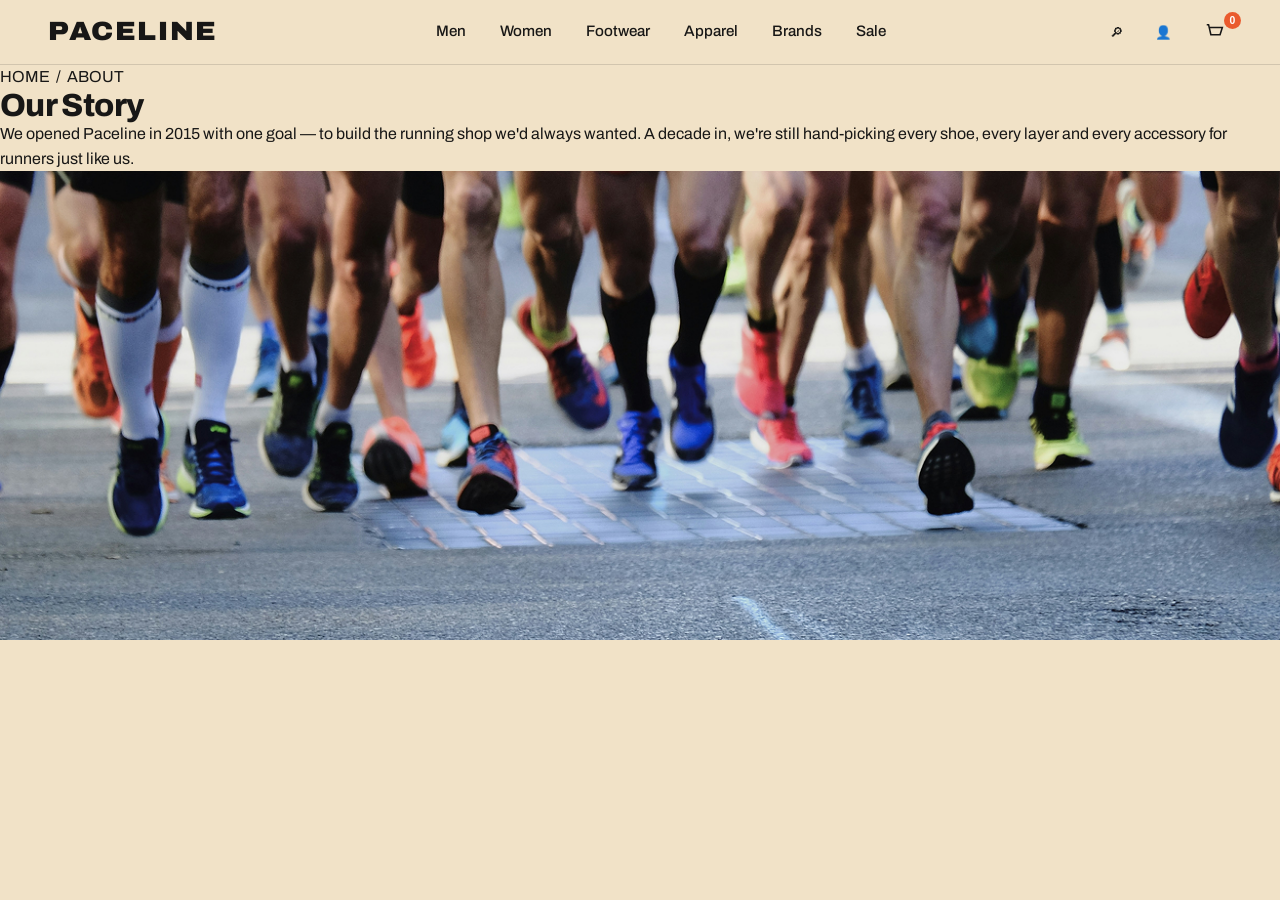
==== about.html @ 686b20cc "feat: implement arrival filtering and enhance product display; add about page for brand storytelling" ====
<!DOCTYPE html>
<html lang="en">
<head>
    <meta charset="UTF-8">
    <meta name="viewport" content="width=device-width, initial-scale=1.0">
    <title>Our Story — Paceline</title>
    <link rel="preconnect" href="https://fonts.googleapis.com" />
    <link rel="preconnect" href="https://fonts.gstatic.com" crossorigin />
    <link href="https://fonts.googleapis.com/css2?family=Archivo:ital,wdth,wght@0,62..125,100..900;1,62..125,100..900&display=swap" rel="stylesheet"/>
    <link rel="stylesheet" href="style.css">
</head>
<body>
    <header id = "hdr">
    <nav class="main">
     <div class="navbar">
      <a href="about.html" class="logo">PACELINE</a>
      <div class="links" id="links">
          <a href="#">Men</a>
          <a href="#">Women</a>
          <a href="#">Footwear</a>
          <a href="#">Apparel</a>
          <a href="#">Brands</a>
          <a href="#">Sale</a>
        </div>
        <div class="icon">
          <button type="button">🔎︎</button>
          <button type="button">👤</button>
          <button type="button" id="cart-button" aria-label="Open cart">
              <svg viewBox="0 0 24 24" aria-hidden="true">
                <path d="M3 4h2l2.5 11h10L20 7H6.5M9 20h.01M17 20h.01" /></svg><span id="cart-count">0</span>
          </button>        
        </div>
     </div>
    </nav>
   </header>
   <main>
    <div class="about-intro">
        <p class="breadcrumb">
          <a href="index.html">HOME</a> &nbsp;/&nbsp; ABOUT
        </p>
        <h1 class="page-title" data-t="Our Story">Our Story</h1>
        <p class="intro-text">
          We opened Paceline in 2015 with one goal — to build the running shop
          we'd always wanted. A decade in, we're still hand-picking every shoe,
          every layer and every accessory for runners just like us.
        </p>
      </div>
      <div class="story-image-container">
        <div class="story-image" id="story-image">
          <img
            src="src/About/main_story_section/image_joggers.png"
            alt="A pack of runners' legs mid-stride in a city race"/>
        </div>
      </div>
   </main>
</body>
</html>
---- style.css ----
:root {
  --cream: #f1e2c7;
  --white: #f6f1e8;
  --black: #181716;
  --lime: #ccf04d;
  --orange: #ea5b2e;
  --lightorange: #d98a45;
  --grey: #6b665e;
  --word: 1312px;
  --page-gutter: clamp(20px, 5vw, 72px);
  --section-space: clamp(56px, 7vw, 96px);
  --fonts: "Archivo", system-ui, -apple-system, "Segoe UI", Arial, sans-serif;
}
* {
  box-sizing: border-box;
  margin: 0;
}
html {
  scroll-behavior: smooth;
}
body {
  font-family: var(--fonts);
  background: var(--cream);
  color: var(--black);
  line-height: 1.55;
  -webkit-font-smoothing: antialiased;
}
img {
  display: block;
  max-width: 100%;
}
a {
  color: inherit;
  text-decoration: none;
}
:focus-visible {
  outline: 3px solid var(--orange);
  outline-offset: 3px;
}

h1,
h2,
h3 {
  font-weight: 800;
  line-height: 1;
  letter-spacing: -0.02em;
}
h2 {
  font-size: clamp(2rem, 4.2vw, 3.4rem);
  font-stretch: 85%;
}
.label {
  font-size: 0.8rem;
  font-weight: 700;
  letter-spacing: 0.06em;
  color: var(--orange);
  margin-bottom: 12px;
}
.btn {
  display: inline-flex;
  align-items: center;
  gap: 10px;
  padding: 17px 28px;
  font: 700 0.85rem var(--fonts);
  letter-spacing: 0.08em;
  text-transform: uppercase;
  border: 2px solid var(--black);
  background: none;
  color: var(--black);
  cursor: pointer;
  transition:
    transform 0.2s,
    background 0.2s,
    color 0.2s;
}
.btn:hover {
  transform: translateY(-3px) skewX(-6deg);
}
.btn.lime {
  background: var(--lime);
  border-color: var(--lime);
}
.btn.black {
  background: var(--black);
  color: var(--lime);
}
.btn.ghost {
  color: #fff;
  border-color: #fff;
}

.main{
  position: sticky;
  top: 0;
  z-index: 80;
  background: var(--cream);
  border-bottom: 1px solid rgba(24, 23, 22, 0.14);
}
.navbar{
  display: flex;
  align-items: center;
  justify-content: space-between;
  gap: 16px;
  height: 64px;
  padding: 0 clamp(16px, 4vw, 48px);
}
.logo{
  font-weight: 900;
  font-size: 1.65rem;
  letter-spacing: 0.06em;
  font-stretch: 110%;
  white-space: nowrap;
}
.links{
  display: flex;
  gap: 34px;
  font-size: 0.95rem;
  font-weight: 500;
}
.links {
  display: flex;
  gap: 34px;
  font-size: 0.95rem;
  font-weight: 500;
}
.links a {
  position: relative;
  padding: 4px 0;
}
.links a::after {
  content: "";
  position: absolute;
  left: 0;
  right: 100%;
  bottom: 0;
  height: 3px;
  background: var(--lime);
  transition: right 0.25s;
} 
.links a:hover::after,
.links a.on::after {
  right: 0;
}
.links a.on {
  font-weight: 800;
}
.icon{
  display: flex;
  gap: 20px;
  align-items: center;
}
.icon button {
  background: none;
  border: 0;
  cursor: pointer;
  color: inherit;
  position: relative;
  display: grid;
  place-items: center;
}
.icon svg {
  width: 22px;
  height: 22px;
  fill: none;
  stroke: currentColor;
  stroke-width: 1.7;
}
#cart-count {
  position: absolute;
  top: -8px;
  right: -9px;
  background: var(--orange);
  color: #fff;
  font-size: 0.65rem;
  font-weight: 800;
  min-width: 17px;
  height: 17px;
  border-radius: 9px;
  display: grid;
  place-items: center;
  transition: transform 0.3s;
}
#cart-count.pop {
  transform: scale(1.7);
}
#burger {
  display: none;
}
.home {
  position: relative;
  min-height: min(720px, 86vh);
  background: #000 center/cover url(src/Home/hero_section/image1.png);
  color: #fff;
  display: flex;
  align-items: flex-end;
  overflow: hidden;
}
.home::before {
  content: "";
  position: absolute;
  inset: 0;
  background: linear-gradient(90deg, rgba(0, 0, 0, 0.45), transparent 65%);
}
.home .home-content {
  position: relative;
  padding: 0 var(--page-gutter) clamp(32px, 7vh, 72px);
  width: 100%;
}
.home .tag {
  color: var(--lime);
  font-weight: 700;
  font-size: 0.9rem;
  margin-bottom: 10px;
}
.home h1 {
  font-size: clamp(2.75rem, 13.5vw, 12.5rem);
  font-weight: 900;
  font-style: italic;
  font-stretch: 70%;
  line-height: 0.82;
  letter-spacing: -0.025em;
}
.home h1 span {
  display: block;
  overflow: hidden;
  padding-right: 0.1em;
}
.home h1 span i {
  display: block;
  font-style: inherit;
  transform: translateX(-105%);
  animation: go 0.9s cubic-bezier(0.2, 0.8, 0.2, 1) forwards;
}
.home h1 span:nth-child(2) i {
  animation-delay: 0.18s;
}
@keyframes go {
  to {
    transform: translateX(0);
  }
}
.home .home-content > p:not(.tag) {
  max-width: 52ch;
  margin-top: 20px;
}
.action-row {
  display: flex;
  flex-wrap: wrap;
  gap: 12px;
  margin-top: 24px;
}
.home-hero .tag {
  display: inline-block;
  background: var(--lime);
  color: var(--black);
  padding: 6px 12px;
  transform: skewX(-10deg);
}
.strap {
  background: var(--lime);
  border-block: 3px solid var(--black);
  overflow: hidden;
  transform: rotate(-1.2deg);
  margin: -14px -20px 0;
  position: relative;
  z-index: 3;
}
.strap-track {
  display: flex;
  width: max-content;
  animation: tick 28s linear infinite;
}
.strap:hover .strap-track {
  animation-play-state: paused;
} 
.strap-track span {
  font-size: 2.6rem;
  font-weight: 900;
  font-style: italic;
  font-stretch: 70%;
  text-transform: uppercase;
  padding: 10px 34px;
  white-space: nowrap;
}
.strap-track span.outline-text {
  color: transparent;
  -webkit-text-stroke: 1.5px var(--black);
}
.strap-track span::after {
  content: "/";
  margin-left: 68px;
  opacity: 0.5;
}
@keyframes tick {
  to {
    transform: translateX(-50%);
  }
}

section:is(.album, .product-arrivals, .collection-section, .mission-section, .values-section, .timeline-section, .founder-section) {
  padding: 96px 0;
}
.albumheading {
  display: flex;
  justify-content: space-between;
  align-items: flex-end;
  gap: 24px;
  margin-bottom: 40px;
  flex-wrap: wrap;
}
.view-more {
  font-weight: 800;
  font-size: 0.85rem;
  letter-spacing: 0.08em;
  text-transform: uppercase;
  border-bottom: 3px solid var(--lime);
}

.category-cards {
  display: flex;
  gap: 16px;
  height: 440px;
}
.albumcard {
  position: relative;
  flex: 1;
  overflow: hidden;
  color: #fff;
  transition: flex 0.6s cubic-bezier(0.2, 0.8, 0.2, 1);
}
.albumcard:hover,
.albumcard:focus-within {
  flex: 2.1;
}
.albumcard img {
  width: 100%;
  height: 100%;
  object-fit: cover;
  transition: transform 0.8s;
}
.albumcard:hover img {
  transform: scale(1.06);
}
.albumcard::after {
  content: "";
  position: absolute;
  inset: 0;
  background: linear-gradient(transparent 40%, rgba(0, 0, 0, 0.82));
}
.albumcard div {
  position: absolute;
  left: 22px;
  bottom: 22px;
  z-index: 2;
  right: 22px;
}
.albumcard h3 {
  font-size: 1.7rem;
  font-stretch: 85%;
}
.albumcard p {
  font-size: 0.9rem;
  color: #e6e6e6;
  margin: 6px 0 10px;
}
.albumcard span {
  color: var(--lime);
  font-weight: 800;
  font-size: 0.78rem;
  letter-spacing: 0.08em;
}
.albumcard {
  clip-path: polygon(0 7%, 7% 0, 100% 0, 100% 94%, 92% 100%, 7% 100%, 0 93%);
}
.albumcard:nth-child(even) {
  margin-top: 32px;
  margin-bottom: -32px;
}

.category-cards {
  align-items: stretch;
}
.albumcard {
  clip-path: polygon(0 0, 100% 0, 100% 94%, 92% 100%, 0 100%);
}
.albumcard:nth-child(even) {
  margin-top: 32px;
  margin-bottom: -32px;
}
.albumcard::before {
  content: "";
  position: absolute;
  inset: 0;
  z-index: 1;
  background: var(--lime);
  mix-blend-mode: multiply;
  opacity: 0;
  transition: opacity 0.5s;
}
.albumcard:hover img {
  filter: grayscale(0) contrast(1.05);
}
.albumcard h3 {
  font-style: italic;
  font-size: 2rem;
  text-transform: uppercase;
}
.category-cards {
  margin-bottom: 32px;
}

section.album,
section.product-arrivals,
section.collection-section {
  padding: var(--section-space) var(--page-gutter);
}

.albumcontent,
.arrivals-content,
.collection-layout,
.footer-content {
  width: 100%;
  max-width: var(--word);
  margin-inline: auto;
}

.album,
#arrivals {
  background-color: var(--cream);
  background-image: repeating-linear-gradient(
    90deg,
    transparent 0 78px,
    rgba(24, 23, 22, 0.07) 78px 80px
  );
}
.arrival-filters {
  display: flex;
  flex-wrap: wrap;
  justify-content: flex-end;
  gap: 10px;
}
.arrival-filter {
  padding: 9px 18px;
  border: 1.5px solid rgba(24, 23, 22, 0.35);
  border-radius: 999px;
  background: transparent;
  color: var(--black);
  font: 700 0.78rem var(--fonts);
  letter-spacing: 0.04em;
  cursor: pointer;
  transition: background-color 0.2s, color 0.2s, border-color 0.2s;
}
.arrival-filter:hover,
.arrival-filter[aria-pressed="true"] {
  background: var(--black);
  color: var(--lime);
  border-color: var(--black);
}
.product-grid {
  display: flex;
  align-items: flex-start;
  flex-wrap: wrap;
  gap: 16px;
}
.product-card {
  flex: 0 0 calc((100% - 48px) / 4);
  min-width: 0;
  overflow: hidden;
  animation: in 0.45s both;
}
.product-card[hidden] {
  display: none;
}
.product-card > img {
  display: block;
  width: 100%;
  aspect-ratio: 1;
  object-fit: cover;
  mix-blend-mode: multiply;
  transition: transform 0.6s;
}
.product-card:hover > img {
  transform: scale(1.05);
}
.product-card[data-tone="gold"] {
  background: #f0b74b;
}
.product-card[data-tone="blue"] {
  background: #9ecbe0;
}
.product-card[data-tone="lime"] {
  background: #c6df70;
}
.product-card[data-tone="coral"] {
  background: #e98b68;
}
.product-card.is-staggered {
  margin-top: 36px;
}
@media (max-width: 760px) {
  .product-card {
    flex-basis: calc((100% - 16px) / 2);
  }
}
@media (max-width: 480px) {
  .product-card {
    flex-basis: 100%;
  }
}

@keyframes in {
  from {
    opacity: 0;
    transform: translateY(14px);
  }
}

.product-card .image-wrap {
  position: relative;
  aspect-ratio: 1;
  overflow: hidden;
  background: #e9a64a;
}
.product-card .image-wrap img {
  width: 100%;
  height: 100%;
  object-fit: cover;
  transition: transform 0.6s;
}
.product-card:hover .image-wrap img {
  transform: scale(1.07) rotate(-2deg);
}
.product-tag {
  position: absolute;
  top: 14px;
  left: 14px;
  background: var(--black);
  color: var(--lime);
  font-size: 0.68rem;
  font-weight: 800;
  letter-spacing: 0.08em;
  padding: 5px 9px;
}

.product-tag.sale {
  background: var(--orange);
  color: #fff;
}
.add-to-cart {
  position: absolute;
  left: 0;
  right: 0;
  bottom: 0;
  padding: 14px;
  border: 0;
  background: var(--lime);
  color: var(--black);
  font: 800 0.8rem var(--fonts);
  letter-spacing: 0.08em;
  text-transform: uppercase;
  cursor: pointer;
  transform: translateY(101%);
  transition: transform 0.3s;
}
.product-card:hover .add-to-cart,
.add-to-cart:focus-visible {
  transform: none;
}
.product-card small {
  display: block;
  color: var(--grey);
  font-size: 0.82rem;
  margin-top: 12px;
}
.product-card h3 {
  font-size: 1rem;
  font-weight: 600;
  letter-spacing: 0;
  line-height: 1.3;
  margin: 2px 0 4px;
}
.product-card s {
  color: var(--grey);
  margin-right: 8px;
  font-weight: 400;
}
.product-card strong {
  font-weight: 800;
}

.product-card .image-wrap {
  background: radial-gradient(circle at 30% 25%, #ffe27a, #e9a64a 55%, #c9632e);
}
.product-card:nth-child(2) .image-wrap {
  background: radial-gradient(circle at 70% 20%, #bff0ff, #6cb6e6 60%, #2c6aa8);
}
.product-card:nth-child(3) .image-wrap {
  background: radial-gradient(circle at 30% 70%, #d9ff8a, #9ccf2d 60%, #4d7a12);
}
.product-card:nth-child(4) .image-wrap {
  background: radial-gradient(circle at 60% 30%, #ffb3a1, #ea5b2e 60%, #8f2a10);
}
.product-card .image-wrap img {
  mix-blend-mode: multiply;
}
.product-card:hover .image-wrap img {
  transform: scale(1.12) rotate(-6deg) translateY(-4px);
}
.product-tag {
  transform: rotate(-6deg);
  border-radius: 99px;
  padding: 7px 13px;
  box-shadow: 3px 3px 0 var(--lime);
}
.product-card strong {
  font-size: 1.25rem;
  font-style: italic;
  font-stretch: 80%;
}

.story-section {
  display: grid;
  grid-template-columns: 1fr 1fr;
  background: var(--black);
  color: #fff;
}
.story-section img {
  width: 100%;
  height: 100%;
  object-fit: cover;
  min-height: 520px;
}
.story-section > div {
  padding: clamp(40px, 7vw, 100px);
  align-self: center;
}
.story-section .label {
  color: var(--lime);
}
.story-section h2 {
  margin-bottom: 24px;
}
.story-section p {
  color: #cfcac2;
  max-width: 520px;
}
.stats {
  display: flex;
  gap: 44px;
  margin: 34px 0;
}
.stats b {
  display: block;
  font-size: 3rem;
  font-weight: 900;
  font-stretch: 75%;
  color: var(--lime);
  line-height: 1;
}
.stats small {
  font-size: 0.78rem;
  color: #aaa;
  letter-spacing: 0.06em;
}

.finish {
  height: 46px;
  display: grid;
  place-items: center;
  background: var(--black);
  color: var(--lime);
  font-size: 1.7rem;
  letter-spacing: 0.3em;
  overflow: hidden;
}
.finish::before {
  content: "🏁 🏃 🏁 🏃 🏁";
}
.story-section img {
  clip-path: polygon(0 0, 100% 0, 88% 100%, 0 100%);
}
.stats b {
  font-size: 3.6rem;
  font-style: italic;
  text-shadow: 3px 3px 0 rgba(204, 240, 77, 0.22);
}
.stats div {
  border-left: 4px solid var(--lime);
  padding-left: 14px;
  transform: skewX(-8deg);
}

.collection-layout {
  display: grid;
  grid-template-columns: 1fr 1fr;
  gap: 24px;
}
.collection-card {
  position: relative;
  overflow: hidden;
  aspect-ratio: 4/3.1;
  color: #fff;
  display: flex;
  align-items: flex-end;
}
.collection-card img {
  position: absolute;
  inset: 0;
  width: 100%;
  height: 100%;
  object-fit: cover;
  transition: transform 0.8s;
}
.collection-card:hover img {
  transform: scale(1.05);
}
.collection-card::after {
  content: "";
  position: absolute;
  inset: 0;
  background: linear-gradient(transparent 45%, rgba(0, 0, 0, 0.8));
}
.collection-card div {
  position: relative;
  z-index: 2;
  padding: 32px;
}
.collection-card h3 {
  font-size: clamp(2rem, 3.6vw, 3.2rem);
  font-stretch: 80%;
  font-weight: 900;
}
.collection-card p {
  margin: 6px 0 14px;
  color: #eee;
}
.collection-card span {
  color: var(--lime);
  font-weight: 800;
  font-size: 0.8rem;
  letter-spacing: 0.08em;
}

.collection-card:nth-child(1) {
  clip-path: polygon(0 0, 100% 0, 100% 90%, 0 100%);
}
.collection-card:nth-child(2) {
  clip-path: polygon(0 10%, 100% 0, 100% 100%, 0 100%);
  margin-top: 40px;
}
.collection-card h3 {
  font-style: italic;
  text-transform: uppercase;
  transition: transform 0.4s;
}
.collection-card:hover h3 {
  transform: translateX(12px);
}
.collection-card::before {
  content: "";
  position: absolute;
  left: 0;
  top: 0;
  bottom: 0;
  width: 0;
  background: var(--lime);
  z-index: 3;
  transition: width 0.4s;
}
.collection-card:hover::before {
  width: 10px;
}

footer {
  background: var(--black);
  color: #fff;
  padding: var(--section-space) var(--page-gutter) 28px;
}
.newsletter {
  display: flex;
  justify-content: space-between;
  align-items: center;
  gap: 32px;
  flex-wrap: wrap;
  padding-bottom: 56px;
  border-bottom: 1px solid #3a3835;
}
.newsletter h2 {
  font-size: 2.2rem;
}
.newsletter p {
  color: #aaa;
  margin-top: 8px;
}
.newsletter form {
  display: flex;
  min-width: min(480px, 100%);
}
.newsletter input {
  flex: 1;
  min-width: 0;
  background: none;
  border: 1.5px solid #555;
  border-right: 0;
  color: #fff;
  padding: 0 20px;
  font: inherit;
}
.newsletter input:focus-visible {
  outline-offset: -3px;
  outline-color: var(--lime);
}
.newsletter button {
  border: 0;
  background: var(--lime);
  font: 800 0.85rem var(--fonts);
  letter-spacing: 0.08em;
  padding: 20px 30px;
  cursor: pointer;
}
#newsletter-message {
  color: var(--lime);
  font-weight: 700;
  margin-top: 10px;
  min-height: 1.5em;
}
.footer-grid {
  display: grid;
  grid-template-columns: 2fr repeat(4, 1fr);
  gap: 32px;
  padding: 56px 0;
}
.footer-grid p {
  color: #aaa;
  font-size: 0.9rem;
  max-width: 280px;
  margin-top: 18px;
}
.footer-grid h4 {
  font-size: 0.8rem;
  letter-spacing: 0.1em;
  text-transform: uppercase;
  margin-bottom: 16px;
}
.footer-grid a {
  display: block;
  color: #b5b0a8;
  font-size: 0.9rem;
  padding: 4px 0;
}
.footer-grid a:hover {
  color: var(--lime);
}
.legal {
  display: flex;
  justify-content: space-between;
  flex-wrap: wrap;
  gap: 12px;
  border-top: 1px solid #3a3835;
  padding-top: 24px;
  font-size: 0.8rem;
  color: #999;
}
.legal span a {
  margin-left: 20px;
}
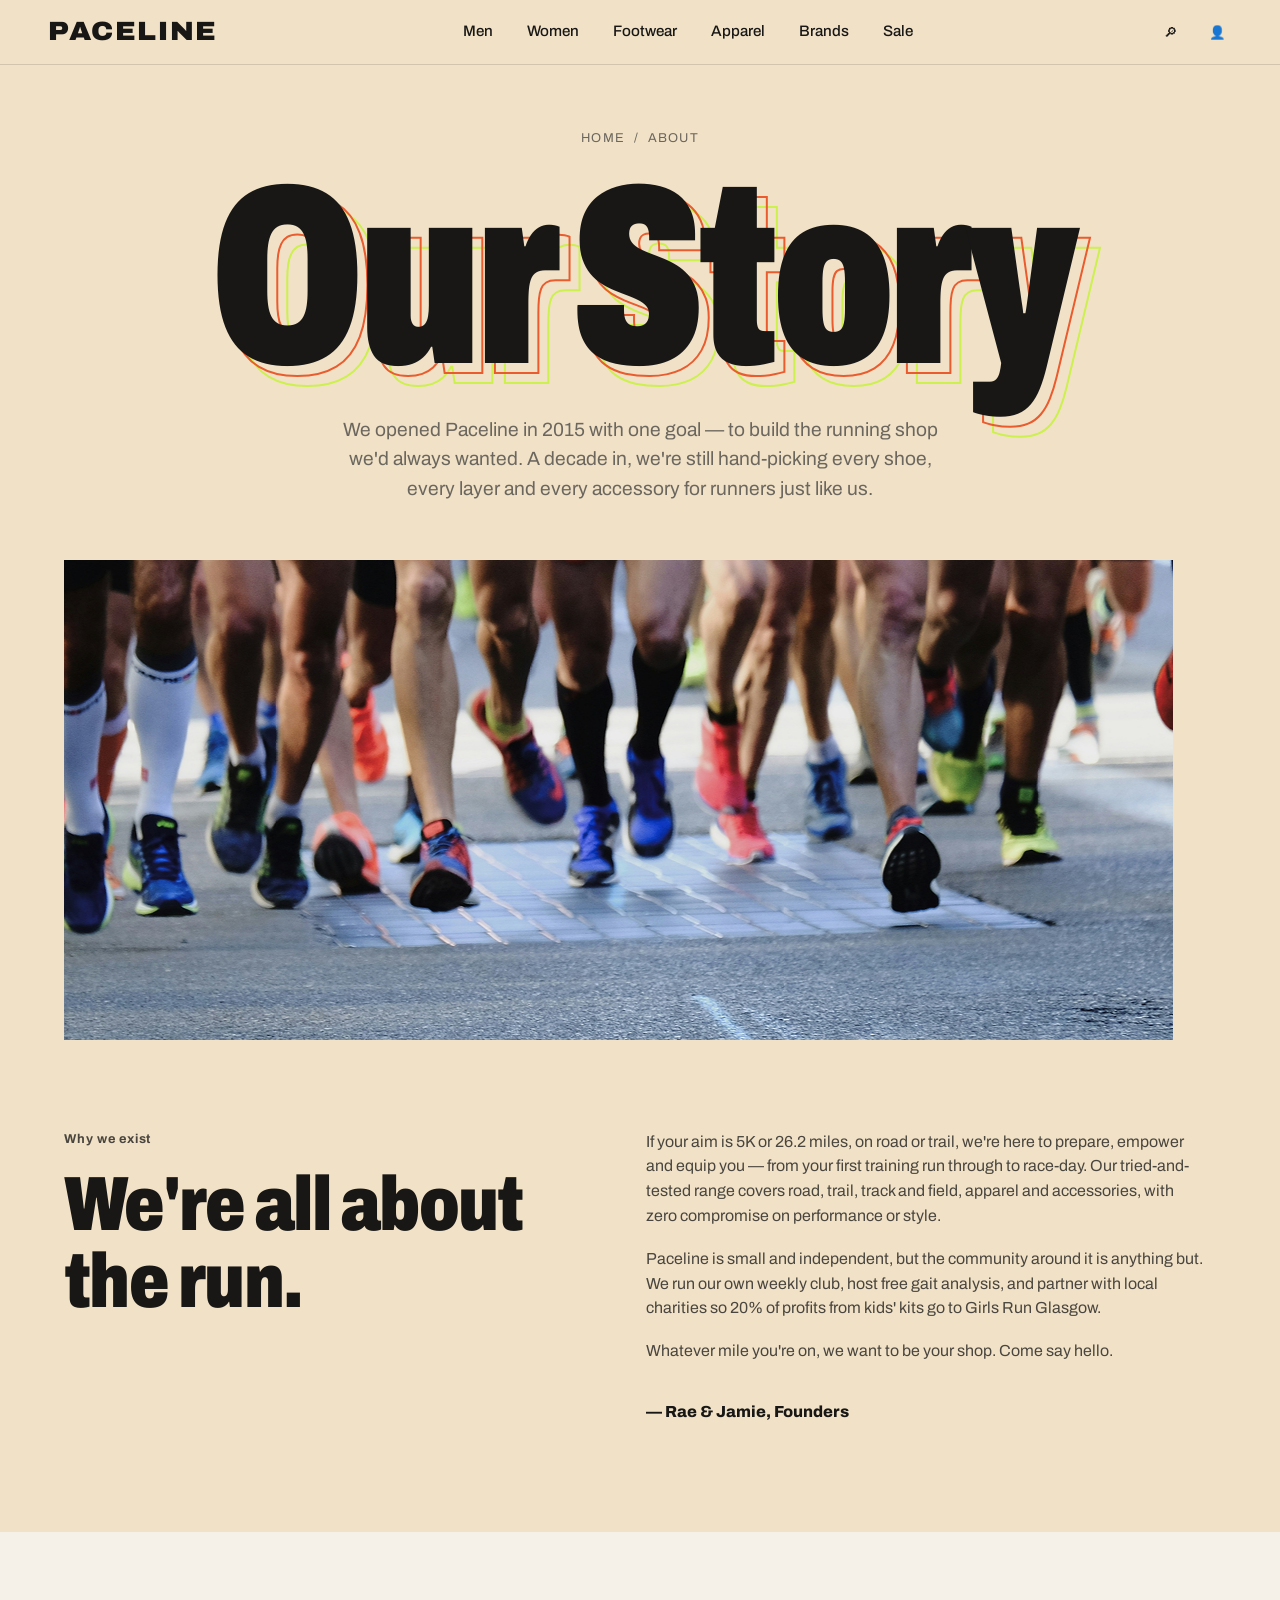
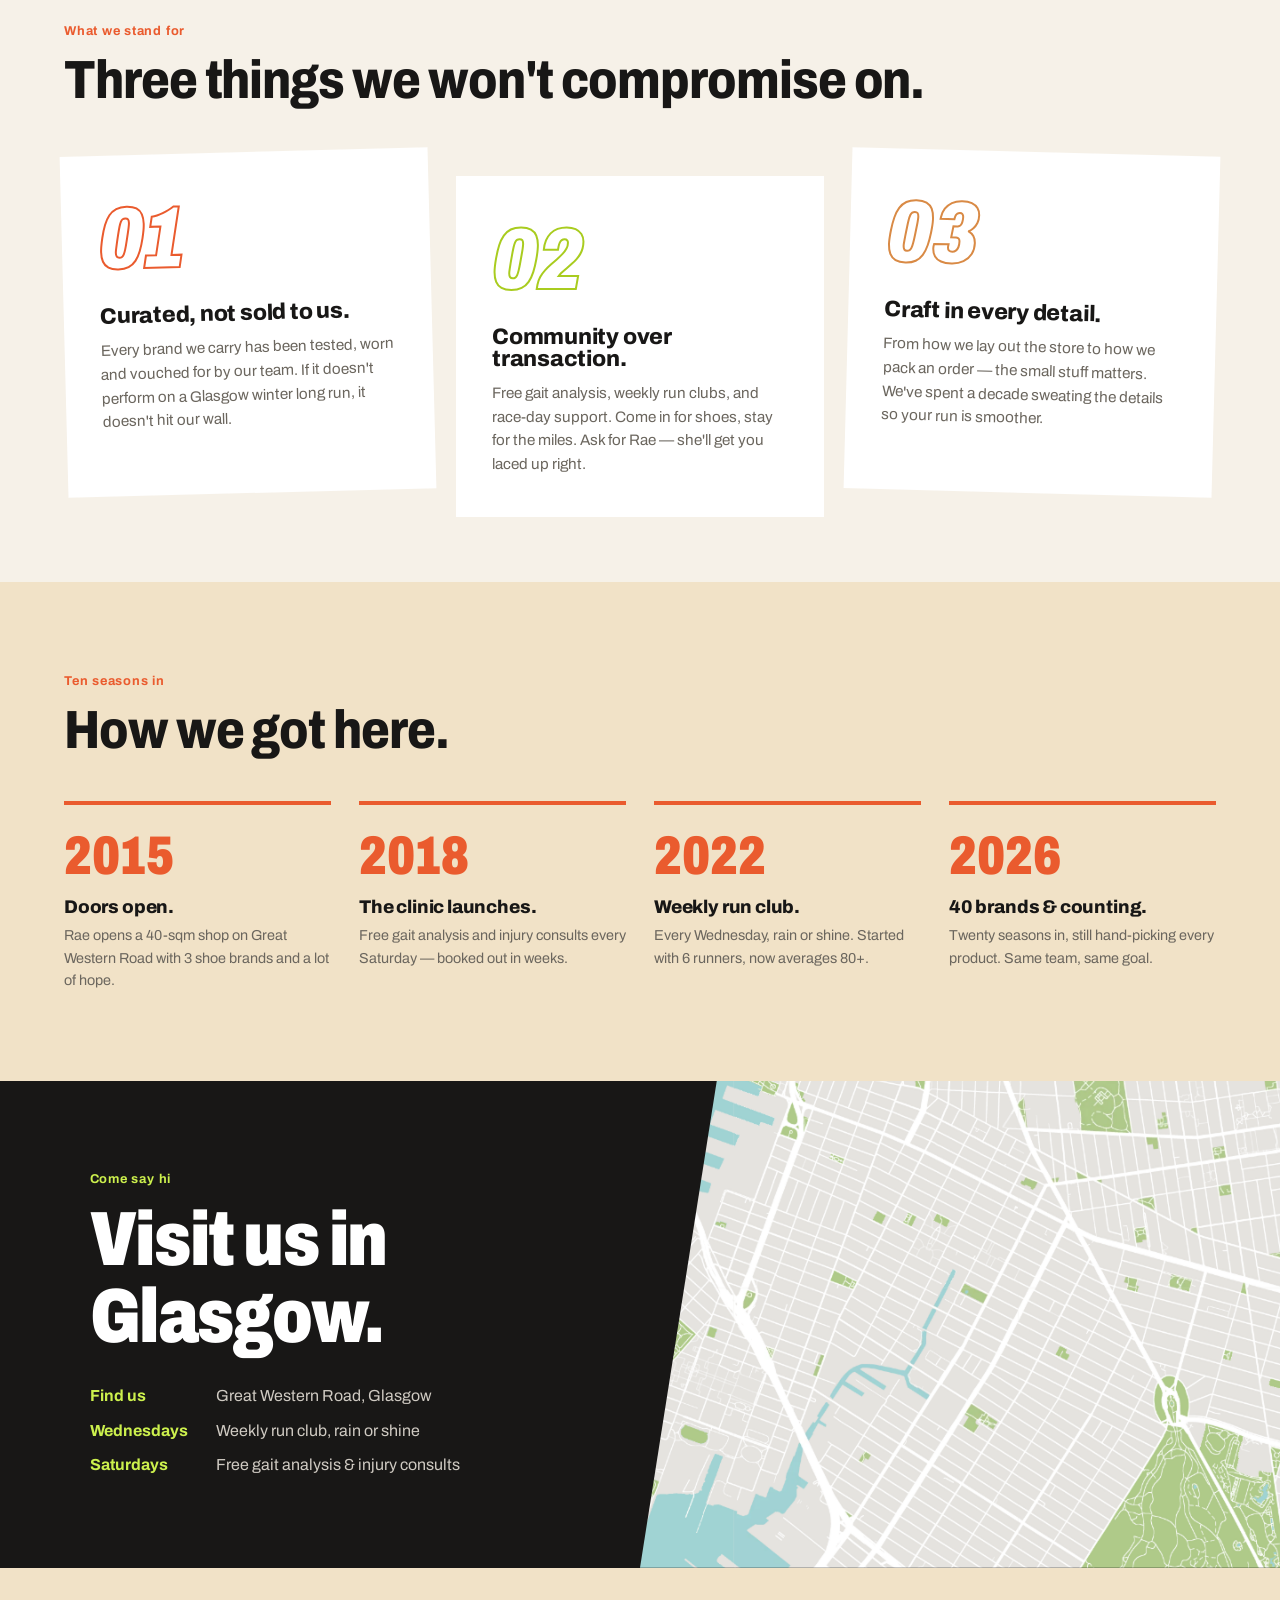
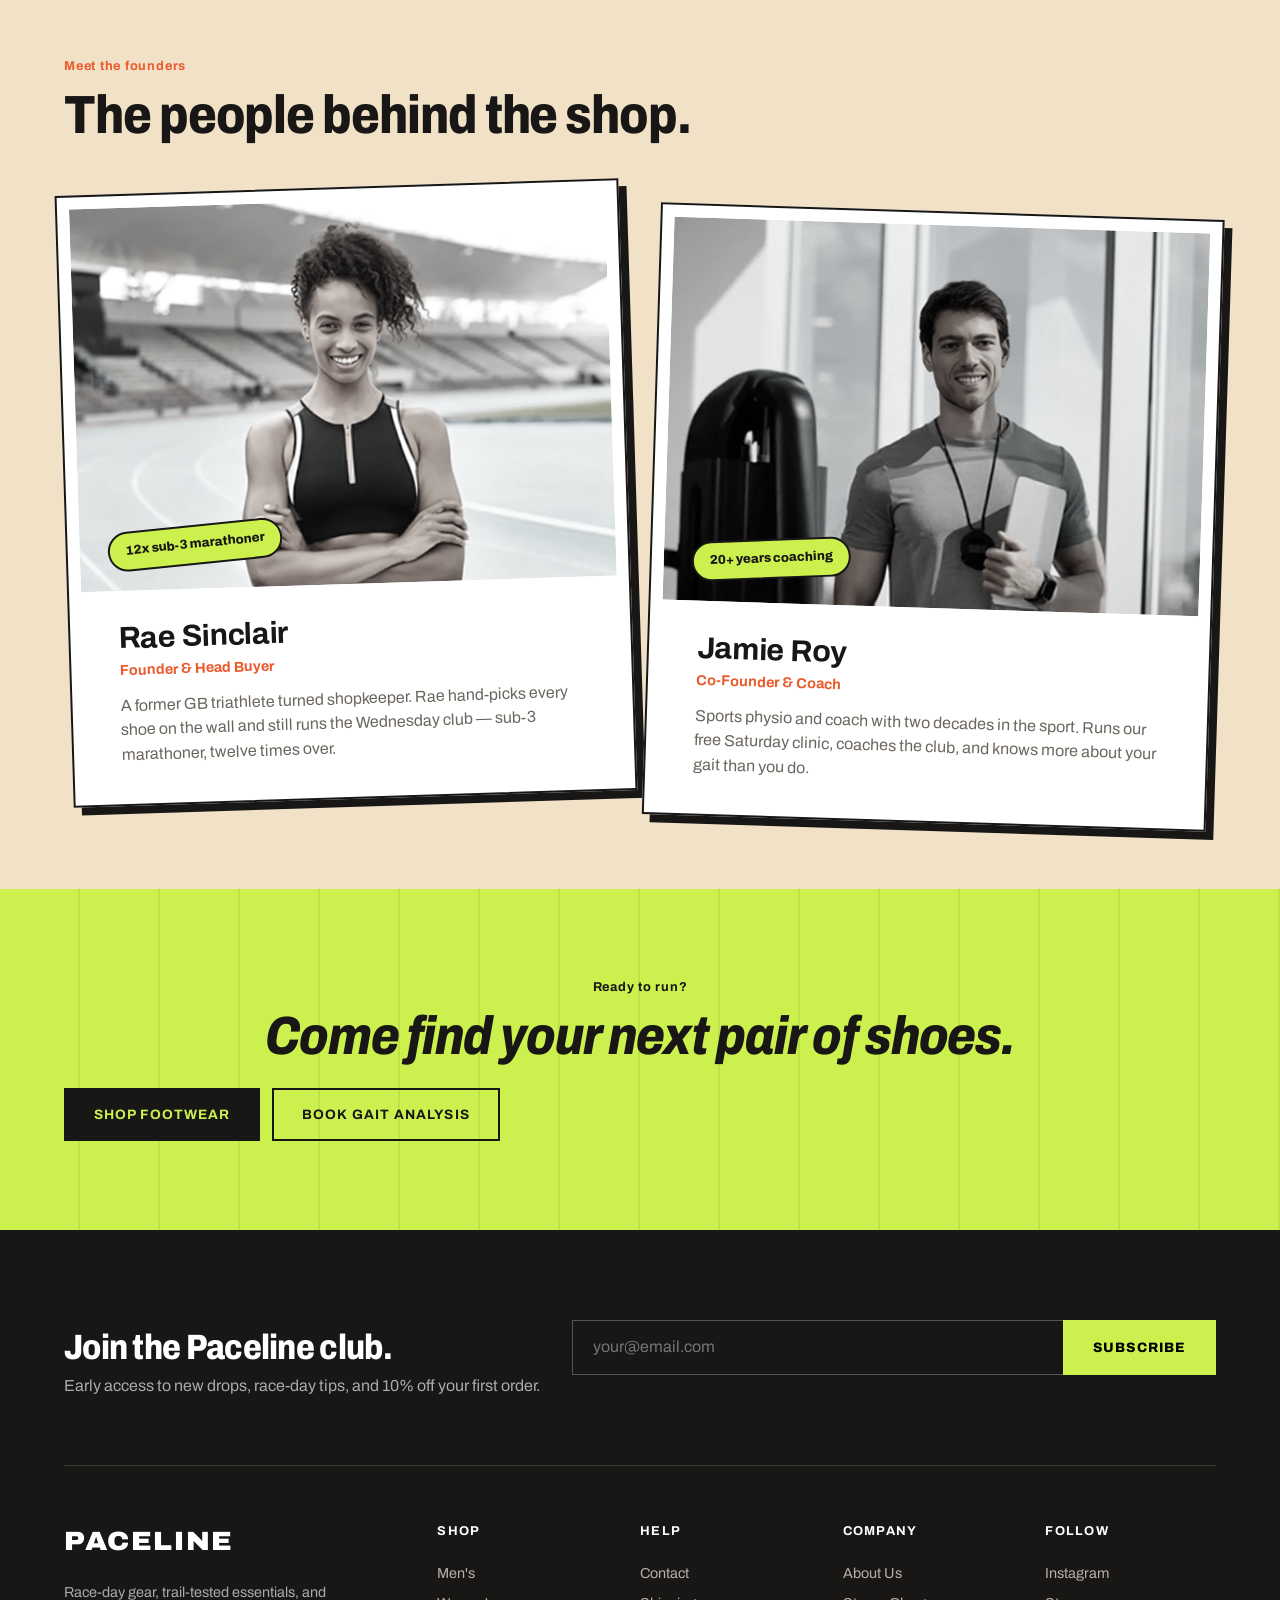
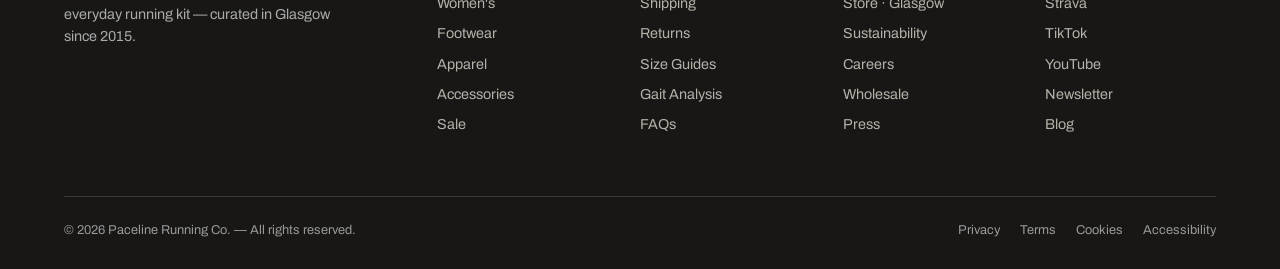
==== commit cc2e9081: "Enhance About Page and Navigation Structure - Updated navigation links in both about.html and index." ====
--- a/about.html
+++ b/about.html
@@ -9,32 +9,29 @@
     <link href="https://fonts.googleapis.com/css2?family=Archivo:ital,wdth,wght@0,62..125,100..900;1,62..125,100..900&display=swap" rel="stylesheet"/>
     <link rel="stylesheet" href="style.css">
 </head>
-<body>
+<body class="about-page">
     <header id = "hdr">
     <nav class="main">
      <div class="navbar">
       <a href="about.html" class="logo">PACELINE</a>
       <div class="links" id="links">
-          <a href="#">Men</a>
-          <a href="#">Women</a>
-          <a href="#">Footwear</a>
-          <a href="#">Apparel</a>
-          <a href="#">Brands</a>
-          <a href="#">Sale</a>
-        </div>
+          <a href="index.html#mens-running">Men</a>
+          <a href="index.html#womens-running">Women</a>
+          <a href="index.html#arrivals">Footwear</a>
+          <a href="index.html#apparel">Apparel</a>
+          <a href="about.html#story">Brands</a>
+          <a href="index.html#arrivals">Sale</a>
+        </div>
+        <button type="button" id="burger" aria-label="Open menu" aria-expanded="false" aria-controls="links">MENU</button>
         <div class="icon">
           <button type="button">🔎︎</button>
           <button type="button">👤</button>
-          <button type="button" id="cart-button" aria-label="Open cart">
-              <svg viewBox="0 0 24 24" aria-hidden="true">
-                <path d="M3 4h2l2.5 11h10L20 7H6.5M9 20h.01M17 20h.01" /></svg><span id="cart-count">0</span>
-          </button>        
         </div>
      </div>
     </nav>
    </header>
    <main>
-    <div class="about-intro">
+    <div class="about-intro" id="story">
         <p class="breadcrumb">
           <a href="index.html">HOME</a> &nbsp;/&nbsp; ABOUT
         </p>
@@ -52,6 +49,234 @@
             alt="A pack of runners' legs mid-stride in a city race"/>
         </div>
       </div>
+      <section class="mission-section">
+        <div class="mission-layout">
+          <div>
+            <p class="label">Why we exist</p>
+            <h2>We're all about the run.</h2>
+          </div>
+          <div>
+            <p>
+              If your aim is 5K or 26.2 miles, on road or trail, we're here to
+              prepare, empower and equip you — from your first training run
+              through to race-day. Our tried-and-tested range covers road,
+              trail, track and field, apparel and accessories, with zero
+              compromise on performance or style.
+            </p>
+            <p>
+              Paceline is small and independent, but the community around it is
+              anything but. We run our own weekly club, host free gait analysis,
+              and partner with local charities so 20% of profits from kids' kits
+              go to Girls Run Glasgow.
+            </p>
+            <p>
+              Whatever mile you're on, we want to be your shop. Come say hello.
+            </p>
+            <p class="sig">— Rae &amp; Jamie, Founders</p>
+          </div>
+        </div>
+      </section>
+      <section class="values-section">
+        <div class="values-content">
+          <p class="label">What we stand for</p>
+          <h2>Three things we won't compromise on.</h2>
+          <div class="value-cards">
+            <div>
+              <b>01</b>
+              <h3>Curated, not sold to us.</h3>
+              <p>
+                Every brand we carry has been tested, worn and vouched for by
+                our team. If it doesn't perform on a Glasgow winter long run, it
+                doesn't hit our wall.
+              </p>
+            </div>
+            <div>
+              <b>02</b>
+              <h3>Community over transaction.</h3>
+              <p>
+                Free gait analysis, weekly run clubs, and race-day support. Come
+                in for shoes, stay for the miles. Ask for Rae — she'll get you
+                laced up right.
+              </p>
+            </div>
+            <div>
+              <b>03</b>
+              <h3>Craft in every detail.</h3>
+              <p>
+                From how we lay out the store to how we pack an order — the
+                small stuff matters. We've spent a decade sweating the details
+                so your run is smoother.
+              </p>
+            </div>
+          </div>
+        </div>
+      </section>
+      <section class="timeline-section">
+        <div class="timeline-content">
+          <p class="label">Ten seasons in</p>
+          <h2>How we got here.</h2>
+          <ol class="story-timeline">
+            <li>
+              <b>2015</b>
+              <h3>Doors open.</h3>
+              <p>
+                Rae opens a 40-sqm shop on Great Western Road with 3 shoe brands
+                and a lot of hope.
+              </p>
+            </li>
+            <li>
+              <b>2018</b>
+              <h3>The clinic launches.</h3>
+              <p>
+                Free gait analysis and injury consults every Saturday — booked
+                out in weeks.
+              </p>
+            </li>
+            <li>
+              <b>2022</b>
+              <h3>Weekly run club.</h3>
+              <p>
+                Every Wednesday, rain or shine. Started with 6 runners, now
+                averages 80+.
+              </p>
+            </li>
+            <li>
+              <b>2026</b>
+              <h3>40 brands &amp; counting.</h3>
+              <p>
+                Twenty seasons in, still hand-picking every product. Same team,
+                same goal.
+              </p>
+            </li>
+          </ol>
+        </div>
+      </section>
+      <section class="store-section">
+        <div>
+          <p class="label">Come say hi</p>
+          <h2>Visit us in Glasgow.</h2>
+          <dl>
+            <dt>Find us</dt>
+            <dd>Great Western Road, Glasgow</dd>
+            <dt>Wednesdays</dt>
+            <dd>Weekly run club, rain or shine</dd>
+            <dt>Saturdays</dt>
+            <dd>Free gait analysis &amp; injury consults</dd>
+          </dl>
+        </div>
+        <div class="store-map">
+          <img
+            src="src/About/visit_us_section/map.png"
+            alt="Map showing the Paceline store location"
+          /><i></i>
+        </div>
+      </section>
+      <section class="founder-section">
+        <div class="founder-content">
+          <p class="label">Meet the founders</p>
+          <h2>The people behind the shop.</h2>
+          <div class="founder-cards">
+            <article class="founder-card">
+              <div class="image-wrap">
+                <img
+                  src="src/About/founders_section/image1.png"
+                  alt="Rae Sinclair, smiling, arms crossed on a running track"
+                /><span class="founder-sticker">12x sub-3 marathoner</span>
+              </div>
+              <div class="founder-details">
+                <h3>Rae Sinclair</h3>
+                <p class="founder-role">Founder &amp; Head Buyer</p>
+                <p>
+                  A former GB triathlete turned shopkeeper. Rae hand-picks every
+                  shoe on the wall and still runs the Wednesday club — sub-3
+                  marathoner, twelve times over.
+                </p>
+              </div>
+            </article>
+            <article class="founder-card">
+              <div class="image-wrap">
+                <img
+                  src="src/About/founders_section/image2.png"
+                  alt="Jamie Roy, smiling, holding a tablet"
+                /><span class="founder-sticker">20+ years coaching</span>
+              </div>
+              <div class="founder-details">
+                <h3>Jamie Roy</h3>
+                <p class="founder-role">Co-Founder &amp; Coach</p>
+                <p>
+                  Sports physio and coach with two decades in the sport. Runs
+                  our free Saturday clinic, coaches the club, and knows more
+                  about your gait than you do.
+                </p>
+              </div>
+            </article>
+          </div>
+        </div>
+      </section>
+      <section class="final-cta">
+        <div class="cta-content">
+          <p class="label">Ready to run?</p>
+          <h2>Come find your next pair of shoes.</h2>
+          <div class="action-row">
+            <a class="btn black" href="index.html#arrivals">Shop footwear</a><a class="btn" href="#">Book gait analysis</a>
+          </div>
+        </div>
+      </section>
+    </main>
+    <footer id="footer">
+      <div class="footer-content">
+        <div class="newsletter">
+          <div>
+            <h2>Join the Paceline club.</h2>
+            <p>
+              Early access to new drops, race-day tips, and 10% off your first
+              order.
+            </p>
+          </div>
+          <div>
+            <form id="newsletter-form">
+              <input
+                type="email"
+                required
+                placeholder="your@email.com"
+                aria-label="Email address"
+              /><button type="submit">SUBSCRIBE</button>
+            </form>
+            <div id="newsletter-message" role="status"></div>
+          </div>
+        </div>
+        <div class="footer-grid">
+          <div>
+            <div class="logo">PACELINE</div>
+            <p>
+              Race-day gear, trail-tested essentials, and everyday running kit —
+              curated in Glasgow since 2015.
+            </p>
+          </div>
+          <div>
+            <h4>Shop</h4>
+            <a href="#">Men's</a><a href="#">Women's</a><a href="#">Footwear</a><a href="#">Apparel</a><a href="#">Accessories</a><a href="#">Sale</a>
+          </div>
+          <div>
+            <h4>Help</h4>
+            <a href="#">Contact</a><a href="#">Shipping</a><a href="#">Returns</a><a href="#">Size Guides</a><a href="#">Gait Analysis</a><a href="#">FAQs</a>
+          </div>
+          <div>
+            <h4>Company</h4>
+            <a href="about.html">About Us</a><a href="#">Store · Glasgow</a><a href="#">Sustainability</a><a href="#">Careers</a><a href="#">Wholesale</a><a href="#">Press</a>
+          </div>
+          <div>
+            <h4>Follow</h4>
+            <a href="#">Instagram</a><a href="#">Strava</a><a href="#">TikTok</a><a href="#">YouTube</a><a href="#">Newsletter</a><a href="#">Blog</a>
+          </div>
+        </div>
+        <div class="legal">
+          <span>© 2026 Paceline Running Co. — All rights reserved.</span><span
+            ><a href="#">Privacy</a><a href="#">Terms</a><a href="#">Cookies</a><a href="#">Accessibility</a></span>
+        </div>
+      </div>
+    </footer>
+    <script src="script.js?v=merged1"></script>
    </main>
 </body>
 </html>
--- a/style.css
+++ b/style.css
@@ -6,6 +6,12 @@
   --orange: #ea5b2e;
   --lightorange: #d98a45;
   --grey: #6b665e;
+  --paper: #f6f1e8;
+  --lane: repeating-linear-gradient(
+    90deg,
+    transparent 0 78px,
+    rgba(24, 23, 22, 0.07) 78px 80px
+  );
   --word: 1312px;
   --page-gutter: clamp(20px, 5vw, 72px);
   --section-space: clamp(56px, 7vw, 96px);
@@ -97,6 +103,7 @@
   border-bottom: 1px solid rgba(24, 23, 22, 0.14);
 }
 .navbar{
+  position: relative;
   display: flex;
   align-items: center;
   justify-content: space-between;
@@ -113,12 +120,7 @@
 }
 .links{
   display: flex;
-  gap: 34px;
-  font-size: 0.95rem;
-  font-weight: 500;
-}
-.links {
-  display: flex;
+  align-items: center;
   gap: 34px;
   font-size: 0.95rem;
   font-weight: 500;
@@ -144,6 +146,16 @@
 .links a.on {
   font-weight: 800;
 }
+#burger {
+  display: none;
+  padding: 8px 10px;
+  border: 1px solid var(--black);
+  background: transparent;
+  color: var(--black);
+  font: 700 0.72rem var(--fonts);
+  letter-spacing: 0.08em;
+  cursor: pointer;
+}
 .icon{
   display: flex;
   gap: 20px;
@@ -157,34 +169,6 @@
   position: relative;
   display: grid;
   place-items: center;
-}
-.icon svg {
-  width: 22px;
-  height: 22px;
-  fill: none;
-  stroke: currentColor;
-  stroke-width: 1.7;
-}
-#cart-count {
-  position: absolute;
-  top: -8px;
-  right: -9px;
-  background: var(--orange);
-  color: #fff;
-  font-size: 0.65rem;
-  font-weight: 800;
-  min-width: 17px;
-  height: 17px;
-  border-radius: 9px;
-  display: grid;
-  place-items: center;
-  transition: transform 0.3s;
-}
-#cart-count.pop {
-  transform: scale(1.7);
-}
-#burger {
-  display: none;
 }
 .home {
   position: relative;
@@ -248,13 +232,6 @@
   flex-wrap: wrap;
   gap: 12px;
   margin-top: 24px;
-}
-.home-hero .tag {
-  display: inline-block;
-  background: var(--lime);
-  color: var(--black);
-  padding: 6px 12px;
-  transform: skewX(-10deg);
 }
 .strap {
   background: var(--lime);
@@ -297,7 +274,7 @@
   }
 }
 
-section:is(.album, .product-arrivals, .collection-section, .mission-section, .values-section, .timeline-section, .founder-section) {
+section:is(.mission-section, .values-section, .timeline-section, .founder-section) {
   padding: 96px 0;
 }
 .albumheading {
@@ -318,14 +295,17 @@
 
 .category-cards {
   display: flex;
+  align-items: stretch;
   gap: 16px;
   height: 440px;
+  margin-bottom: 32px;
 }
 .albumcard {
   position: relative;
   flex: 1;
   overflow: hidden;
   color: #fff;
+  clip-path: polygon(0 7%, 7% 0, 100% 0, 100% 94%, 92% 100%, 7% 100%, 0 93%);
   transition: flex 0.6s cubic-bezier(0.2, 0.8, 0.2, 1);
 }
 .albumcard:hover,
@@ -340,6 +320,7 @@
 }
 .albumcard:hover img {
   transform: scale(1.06);
+  filter: grayscale(0) contrast(1.05);
 }
 .albumcard::after {
   content: "";
@@ -355,8 +336,10 @@
   right: 22px;
 }
 .albumcard h3 {
-  font-size: 1.7rem;
+  font-size: 2rem;
   font-stretch: 85%;
+  font-style: italic;
+  text-transform: uppercase;
 }
 .albumcard p {
   font-size: 0.9rem;
@@ -369,24 +352,11 @@
   font-size: 0.78rem;
   letter-spacing: 0.08em;
 }
-.albumcard {
-  clip-path: polygon(0 7%, 7% 0, 100% 0, 100% 94%, 92% 100%, 7% 100%, 0 93%);
-}
 .albumcard:nth-child(even) {
   margin-top: 32px;
   margin-bottom: -32px;
 }
 
-.category-cards {
-  align-items: stretch;
-}
-.albumcard {
-  clip-path: polygon(0 0, 100% 0, 100% 94%, 92% 100%, 0 100%);
-}
-.albumcard:nth-child(even) {
-  margin-top: 32px;
-  margin-bottom: -32px;
-}
 .albumcard::before {
   content: "";
   position: absolute;
@@ -397,18 +367,6 @@
   opacity: 0;
   transition: opacity 0.5s;
 }
-.albumcard:hover img {
-  filter: grayscale(0) contrast(1.05);
-}
-.albumcard h3 {
-  font-style: italic;
-  font-size: 2rem;
-  text-transform: uppercase;
-}
-.category-cards {
-  margin-bottom: 32px;
-}
-
 section.album,
 section.product-arrivals,
 section.collection-section {
@@ -425,13 +383,9 @@
 }
 
 .album,
-#arrivals {
+.product-arrivals {
   background-color: var(--cream);
-  background-image: repeating-linear-gradient(
-    90deg,
-    transparent 0 78px,
-    rgba(24, 23, 22, 0.07) 78px 80px
-  );
+  background-image: var(--lane);
 }
 .arrival-filters {
   display: flex;
@@ -497,7 +451,7 @@
 .product-card.is-staggered {
   margin-top: 36px;
 }
-@media (max-width: 760px) {
+@media (max-width: 900px) {
   .product-card {
     flex-basis: calc((100% - 16px) / 2);
   }
@@ -513,109 +467,6 @@
     opacity: 0;
     transform: translateY(14px);
   }
-}
-
-.product-card .image-wrap {
-  position: relative;
-  aspect-ratio: 1;
-  overflow: hidden;
-  background: #e9a64a;
-}
-.product-card .image-wrap img {
-  width: 100%;
-  height: 100%;
-  object-fit: cover;
-  transition: transform 0.6s;
-}
-.product-card:hover .image-wrap img {
-  transform: scale(1.07) rotate(-2deg);
-}
-.product-tag {
-  position: absolute;
-  top: 14px;
-  left: 14px;
-  background: var(--black);
-  color: var(--lime);
-  font-size: 0.68rem;
-  font-weight: 800;
-  letter-spacing: 0.08em;
-  padding: 5px 9px;
-}
-
-.product-tag.sale {
-  background: var(--orange);
-  color: #fff;
-}
-.add-to-cart {
-  position: absolute;
-  left: 0;
-  right: 0;
-  bottom: 0;
-  padding: 14px;
-  border: 0;
-  background: var(--lime);
-  color: var(--black);
-  font: 800 0.8rem var(--fonts);
-  letter-spacing: 0.08em;
-  text-transform: uppercase;
-  cursor: pointer;
-  transform: translateY(101%);
-  transition: transform 0.3s;
-}
-.product-card:hover .add-to-cart,
-.add-to-cart:focus-visible {
-  transform: none;
-}
-.product-card small {
-  display: block;
-  color: var(--grey);
-  font-size: 0.82rem;
-  margin-top: 12px;
-}
-.product-card h3 {
-  font-size: 1rem;
-  font-weight: 600;
-  letter-spacing: 0;
-  line-height: 1.3;
-  margin: 2px 0 4px;
-}
-.product-card s {
-  color: var(--grey);
-  margin-right: 8px;
-  font-weight: 400;
-}
-.product-card strong {
-  font-weight: 800;
-}
-
-.product-card .image-wrap {
-  background: radial-gradient(circle at 30% 25%, #ffe27a, #e9a64a 55%, #c9632e);
-}
-.product-card:nth-child(2) .image-wrap {
-  background: radial-gradient(circle at 70% 20%, #bff0ff, #6cb6e6 60%, #2c6aa8);
-}
-.product-card:nth-child(3) .image-wrap {
-  background: radial-gradient(circle at 30% 70%, #d9ff8a, #9ccf2d 60%, #4d7a12);
-}
-.product-card:nth-child(4) .image-wrap {
-  background: radial-gradient(circle at 60% 30%, #ffb3a1, #ea5b2e 60%, #8f2a10);
-}
-.product-card .image-wrap img {
-  mix-blend-mode: multiply;
-}
-.product-card:hover .image-wrap img {
-  transform: scale(1.12) rotate(-6deg) translateY(-4px);
-}
-.product-tag {
-  transform: rotate(-6deg);
-  border-radius: 99px;
-  padding: 7px 13px;
-  box-shadow: 3px 3px 0 var(--lime);
-}
-.product-card strong {
-  font-size: 1.25rem;
-  font-style: italic;
-  font-stretch: 80%;
 }
 
 .story-section {
@@ -629,6 +480,7 @@
   height: 100%;
   object-fit: cover;
   min-height: 520px;
+  clip-path: polygon(0 0, 100% 0, 88% 100%, 0 100%);
 }
 .story-section > div {
   padding: clamp(40px, 7vw, 100px);
@@ -651,11 +503,13 @@
 }
 .stats b {
   display: block;
-  font-size: 3rem;
+  font-size: 3.6rem;
   font-weight: 900;
   font-stretch: 75%;
   color: var(--lime);
   line-height: 1;
+  font-style: italic;
+  text-shadow: 3px 3px 0 rgba(204, 240, 77, 0.22);
 }
 .stats small {
   font-size: 0.78rem;
@@ -676,14 +530,6 @@
 .finish::before {
   content: "🏁 🏃 🏁 🏃 🏁";
 }
-.story-section img {
-  clip-path: polygon(0 0, 100% 0, 88% 100%, 0 100%);
-}
-.stats b {
-  font-size: 3.6rem;
-  font-style: italic;
-  text-shadow: 3px 3px 0 rgba(204, 240, 77, 0.22);
-}
 .stats div {
   border-left: 4px solid var(--lime);
   padding-left: 14px;
@@ -729,6 +575,9 @@
   font-size: clamp(2rem, 3.6vw, 3.2rem);
   font-stretch: 80%;
   font-weight: 900;
+  font-style: italic;
+  text-transform: uppercase;
+  transition: transform 0.4s;
 }
 .collection-card p {
   margin: 6px 0 14px;
@@ -747,11 +596,6 @@
 .collection-card:nth-child(2) {
   clip-path: polygon(0 10%, 100% 0, 100% 100%, 0 100%);
   margin-top: 40px;
-}
-.collection-card h3 {
-  font-style: italic;
-  text-transform: uppercase;
-  transition: transform 0.4s;
 }
 .collection-card:hover h3 {
   transform: translateX(12px);
@@ -794,7 +638,12 @@
 }
 .newsletter form {
   display: flex;
-  min-width: min(480px, 100%);
+  width: 100%;
+  min-width: 0;
+}
+.newsletter > div:last-child {
+  flex: 1 1 320px;
+  min-width: 0;
 }
 .newsletter input {
   flex: 1;
@@ -864,3 +713,469 @@
 .legal span a {
   margin-left: 20px;
 }
+
+.breadcrumb {
+  text-align: center;
+  font-size: 0.8rem;
+  letter-spacing: 0.1em;
+  color: var(--grey);
+  padding-top: 64px;
+}
+.about-page .about-intro,
+.about-page .story-image-container {
+  width: 100%;
+  max-width: var(--word);
+  margin-inline: auto;
+  padding-inline: var(--page-gutter);
+}
+.about-page section:is(
+  .mission-section,
+  .values-section,
+  .timeline-section,
+  .founder-section,
+  .final-cta
+) {
+  padding: var(--section-space) var(--page-gutter);
+}
+.about-page .mission-layout,
+.about-page .values-content,
+.about-page .timeline-content,
+.about-page .founder-content,
+.about-page .cta-content {
+  width: 100%;
+  max-width: var(--word);
+  margin-inline: auto;
+}
+.page-title {
+  position: relative;
+  color: var(--black);
+  font-size: clamp(5rem, 20vw, 19rem);
+  font-weight: 900;
+  font-stretch: 70%;
+  text-align: center;
+  line-height: 0.82;
+  letter-spacing: -0.03em;
+  margin: 24px 0 32px;
+}
+.intro-text {
+  max-width: 600px;
+  margin: 0 auto 56px;
+  text-align: center;
+  font-size: 1.2rem;
+  color: var(--grey);
+}
+.story-image {
+  overflow: hidden;
+  height: min(480px, 56vw);
+  position: relative;
+}
+.story-image img {
+  position: absolute;
+  top: 0;
+  left: -6%;
+  width: 112%;
+  height: 100%;
+  object-fit: cover;
+  will-change: transform;
+}
+.mission-layout {
+  display: grid;
+  grid-template-columns: 1fr 1.1fr;
+  gap: 64px;
+}
+.mission-layout h2 {
+  font-size: clamp(3rem, 6vw, 5.2rem);
+  font-weight: 900;
+  font-stretch: 78%;
+}
+.mission-layout p {
+  margin-bottom: 18px;
+  color: #4a463f;
+  max-width: 560px;
+}
+.mission-layout .sig {
+  font-weight: 800;
+  color: var(--black);
+  margin-top: 36px;
+}
+.values-section {
+  background: var(--paper);
+}
+.value-cards {
+  display: grid;
+  grid-template-columns: repeat(3, 1fr);
+  gap: 24px;
+  margin-top: 44px;
+}
+.value-cards div {
+  background: #fff;
+  padding: 40px 36px;
+  transition: transform 0.3s;
+}
+.value-cards div:hover {
+  transform: translateY(-10px) rotate(0);
+}
+.value-cards b {
+  display: block;
+  font-size: 5.5rem;
+  font-weight: 900;
+  font-stretch: 75%;
+  line-height: 1;
+  margin-bottom: 22px;
+  font-style: italic;
+  -webkit-text-stroke: 2px currentColor;
+  -webkit-text-fill-color: transparent;
+}
+.value-cards div:nth-child(1) b {
+  color: var(--orange);
+}
+.value-cards div:nth-child(2) b {
+  color: #a9cc1f;
+}
+.value-cards div:nth-child(3) b {
+  color: var(--lightorange);
+}
+.value-cards h3 {
+  font-size: 1.4rem;
+  letter-spacing: -0.01em;
+  margin-bottom: 12px;
+}
+.value-cards p {
+  color: var(--grey);
+  font-size: 0.95rem;
+}
+.story-timeline {
+  position: relative;
+  display: grid;
+  grid-template-columns: repeat(4, 1fr);
+  gap: 28px;
+  list-style: none;
+  padding: 0;
+  margin-top: 44px;
+}
+.story-timeline li {
+  position: relative;
+  padding-top: 28px;
+}
+.story-timeline li::before {
+  content: "";
+  position: absolute;
+  top: 0;
+  left: 0;
+  height: 4px;
+  width: 100%;
+  background: rgba(24, 23, 22, 0.18);
+}
+.story-timeline li::after {
+  content: "";
+  position: absolute;
+  top: 0;
+  left: 0;
+  height: 4px;
+  width: 0;
+  background: var(--orange);
+  transition: width 1.1s cubic-bezier(0.2, 0.8, 0.2, 1);
+}
+.story-timeline li.on::after {
+  width: 100%;
+}
+.story-timeline b {
+  display: block;
+  font-size: 3.4rem;
+  font-weight: 900;
+  font-stretch: 75%;
+  line-height: 1;
+  color: rgba(24, 23, 22, 0.25);
+  transition: color 0.8s 0.3s;
+}
+.story-timeline li.on b {
+  color: var(--orange);
+}
+.story-timeline h3 {
+  font-size: 1.15rem;
+  letter-spacing: -0.01em;
+  margin: 14px 0 8px;
+}
+.story-timeline p {
+  font-size: 0.9rem;
+  color: var(--grey);
+}
+.store-section {
+  display: grid;
+  grid-template-columns: 1fr 1fr;
+  background: var(--black);
+  color: #fff;
+}
+.store-section > div:first-child {
+  padding: clamp(40px, 7vw, 100px);
+  align-self: center;
+}
+.store-section .label {
+  color: var(--lime);
+}
+.store-section h2 {
+  font-size: clamp(3rem, 6vw, 5.4rem);
+  font-weight: 900;
+  font-stretch: 78%;
+  margin-bottom: 28px;
+}
+.store-section dl {
+  display: grid;
+  grid-template-columns: auto 1fr;
+  gap: 10px 28px;
+  color: #cfcac2;
+}
+.store-section dt {
+  color: var(--lime);
+  font-weight: 700;
+}
+.store-map {
+  position: relative;
+  min-height: 440px;
+}
+.store-map img {
+  position: absolute;
+  inset: 0;
+  width: 100%;
+  height: 100%;
+  object-fit: cover;
+}
+.store-map i {
+  position: absolute;
+  left: 50%;
+  top: 50%;
+  font-style: normal;
+  font-size: 2.8rem;
+  transform: translate(-50%, -50%);
+  animation: ping 2s infinite;
+}
+@keyframes ping {
+  from {
+    transform: translate(-50%, -50%) scale(0.8);
+    opacity: 1;
+  }
+  to {
+    transform: translate(-50%, -50%) scale(1.2);
+    opacity: 0.7;
+  }
+}
+.founder-cards {
+  display: grid;
+  grid-template-columns: 1fr 1fr;
+  gap: 24px;
+  margin-top: 44px;
+}
+.founder-card {
+  background: #fff;
+  padding: 12px 12px 0;
+  box-shadow: 8px 8px 0 var(--black);
+  border: 2px solid var(--black);
+}
+.founder-card .image-wrap {
+  position: relative;
+  overflow: hidden;
+}
+.founder-card img {
+  width: 100%;
+  aspect-ratio: 644/460;
+  object-fit: cover;
+  filter: grayscale(0.85);
+  transition:
+    filter 0.5s,
+    transform 0.8s;
+}
+.founder-card:hover img {
+  filter: none;
+  transform: scale(1.04);
+}
+.founder-sticker {
+  position: absolute;
+  left: 28px;
+  bottom: 24px;
+  background: var(--lime);
+  font-weight: 800;
+  font-size: 0.8rem;
+  padding: 8px 16px;
+  border-radius: 99px;
+  transform: rotate(-4deg);
+  border: 2px solid var(--black);
+}
+.founder-card div.founder-details {
+  padding: 32px 36px 36px;
+}
+.founder-card h3 {
+  font-size: 1.9rem;
+  font-weight: 700;
+  letter-spacing: -0.01em;
+}
+.founder-card .founder-role {
+  color: var(--orange);
+  font-weight: 700;
+  font-size: 0.9rem;
+  margin: 6px 0 12px;
+}
+.founder-card p {
+  color: var(--grey);
+}
+.page-title::before {
+  content: attr(data-t);
+  position: absolute;
+  inset: 0;
+  transform: translate(10px, 10px);
+  color: transparent;
+  -webkit-text-stroke: 2px var(--orange);
+  z-index: -1;
+}
+.page-title::after {
+  content: attr(data-t);
+  position: absolute;
+  inset: 0;
+  transform: translate(20px, 20px);
+  color: transparent;
+  -webkit-text-stroke: 2px var(--lime);
+  z-index: -2;
+}
+.value-cards div:nth-child(1) {
+  transform: rotate(-1.5deg);
+}
+.value-cards div:nth-child(2) {
+  transform: translateY(24px);
+}
+.value-cards div:nth-child(3) {
+  transform: rotate(1.5deg);
+}
+.founder-card:nth-child(1) {
+  transform: rotate(-1.8deg);
+}
+.founder-card:nth-child(2) {
+  transform: rotate(1.8deg) translateY(24px);
+}
+.founder-card:hover {
+  transform: rotate(0) translateY(-6px);
+  transition: transform 0.3s;
+}
+.final-cta {
+  background: var(--lime) var(--lane);
+  text-align: center;
+  padding: 112px 0;
+  overflow: hidden;
+}
+.final-cta .label {
+  color: var(--black);
+}
+.final-cta h2 {
+  font-style: italic;
+}
+.store-section .store-map {
+  clip-path: polygon(12% 0, 100% 0, 100% 100%, 0 100%);
+}
+@media (max-width: 960px) {
+  .category-cards {
+    flex-direction: column;
+    height: auto;
+  }
+  .albumcard {
+    height: 240px;
+    flex: none;
+  }
+  .albumcard:hover {
+    flex: none;
+  }
+  .story-section,
+  .collection-layout,
+  .mission-layout,
+  .store-section,
+  .founder-cards {
+    grid-template-columns: 1fr;
+  }
+  .mission-layout {
+    gap: 32px;
+  }
+  .value-cards {
+    grid-template-columns: 1fr;
+  }
+  .story-timeline {
+    grid-template-columns: 1fr 1fr;
+  }
+  .footer-grid {
+    grid-template-columns: 1fr 1fr;
+  }
+  .footer-grid > div:first-child {
+    grid-column: 1/-1;
+  }
+  .stats {
+    gap: 28px;
+  }
+  .albumcard:nth-child(even) {
+    margin: 0;
+  }
+  .product-card.is-staggered {
+    margin-top: 0;
+  }
+  .collection-card:nth-child(2) {
+    margin-top: 0;
+  }
+  .founder-card:nth-child(2) {
+    transform: rotate(1.8deg);
+  }
+  .story-section img,
+  .store-section .store-map {
+    clip-path: none;
+  }
+  .strap {
+    margin: -8px -10px 0;
+  }
+  .strap-track span {
+    font-size: 1.8rem;
+  }
+}
+@media (max-width: 760px) {
+  #burger {
+    display: inline-flex;
+  }
+  .links {
+    display: none;
+    position: absolute;
+    top: 64px;
+    left: 0;
+    right: 0;
+    z-index: 81;
+    align-items: stretch;
+    flex-direction: column;
+    gap: 0;
+    padding: 12px var(--page-gutter) 24px;
+    background: var(--cream);
+    border-bottom: 1px solid rgba(0, 0, 0, 0.14);
+  }
+  .links.open {
+    display: flex;
+  }
+  .links a {
+    padding: 12px 0;
+  }
+}
+@media (max-width: 560px) {
+  .story-timeline {
+    grid-template-columns: 1fr;
+  }
+}
+@media (prefers-reduced-motion: reduce) {
+  /* Respect visitors who ask the browser to reduce motion. */
+  * {
+    animation: none !important;
+    transition: none !important;
+  }
+  html {
+    scroll-behavior: auto;
+  }
+  .strap-track {
+    animation: none;
+  }
+}
+
+.about-page .about-intro {
+  text-align: center;
+}
+.about-page .story-image-container {
+  overflow: hidden;
+}
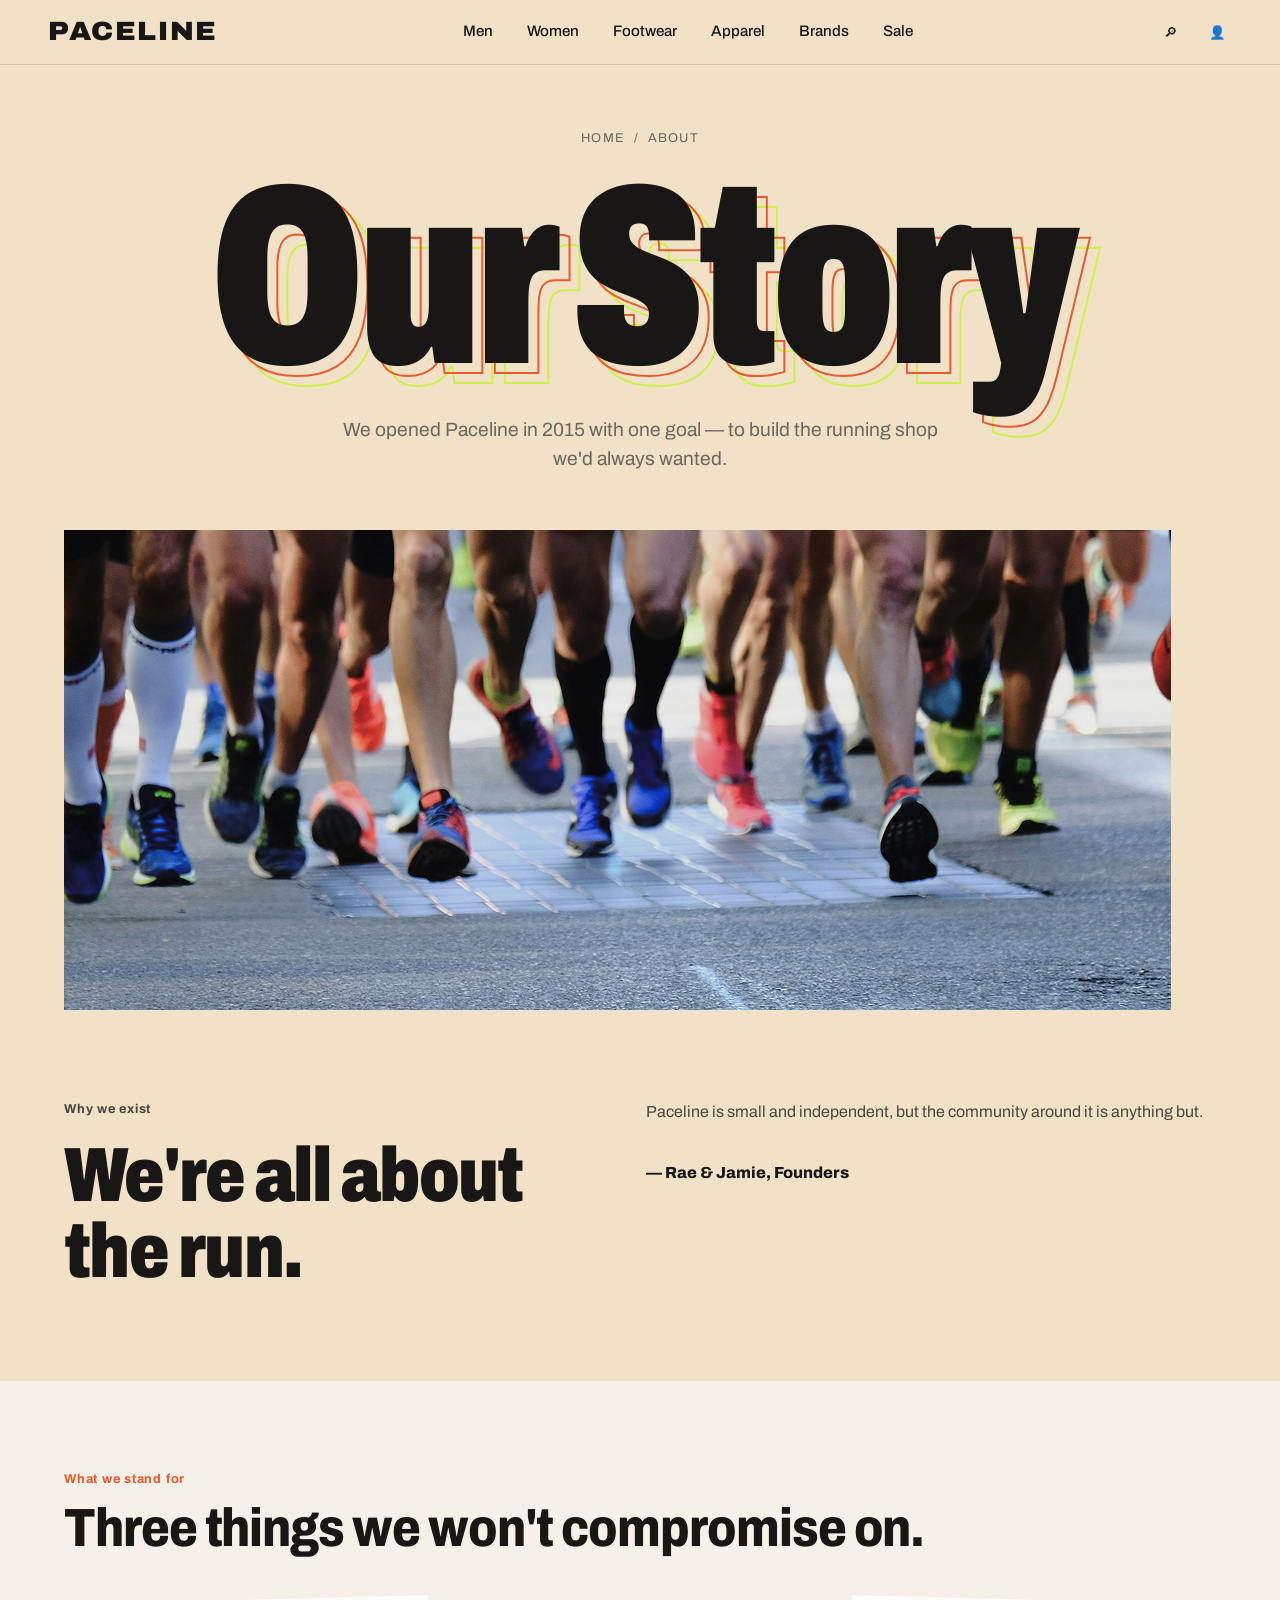
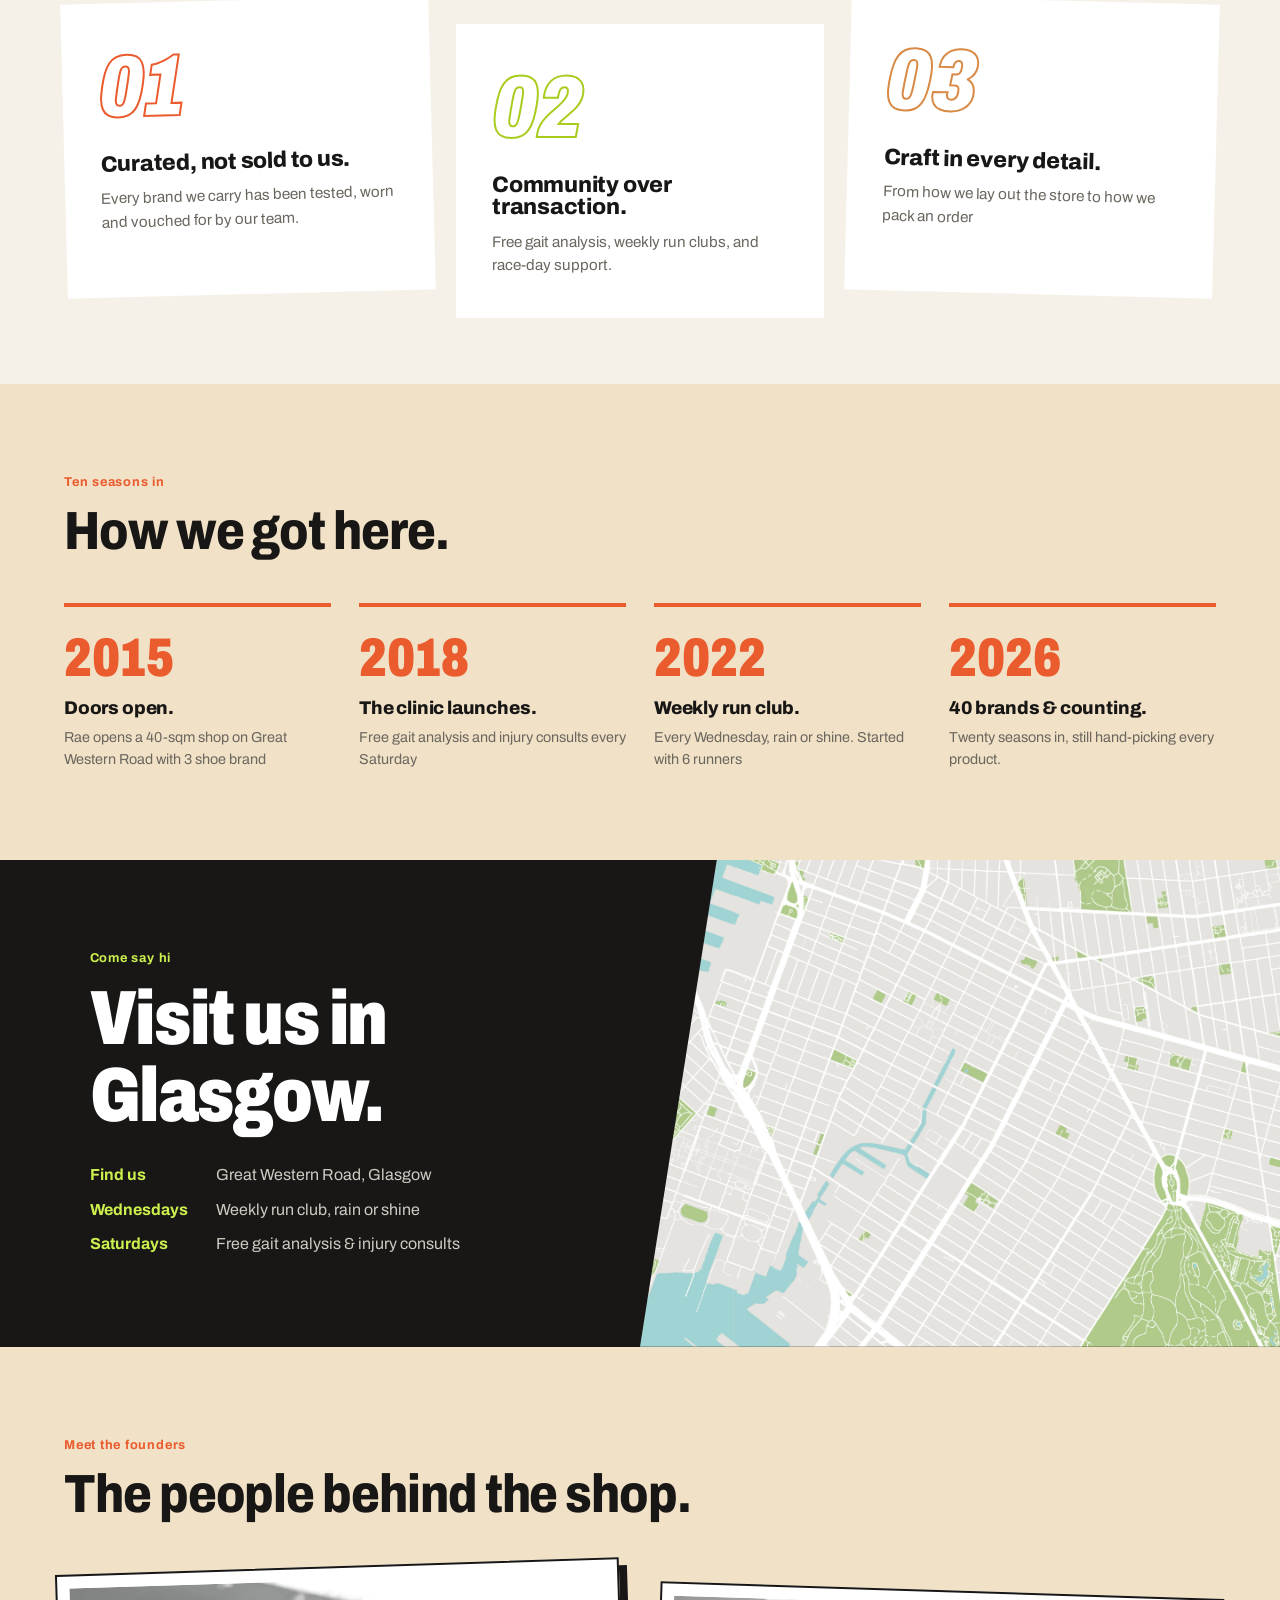
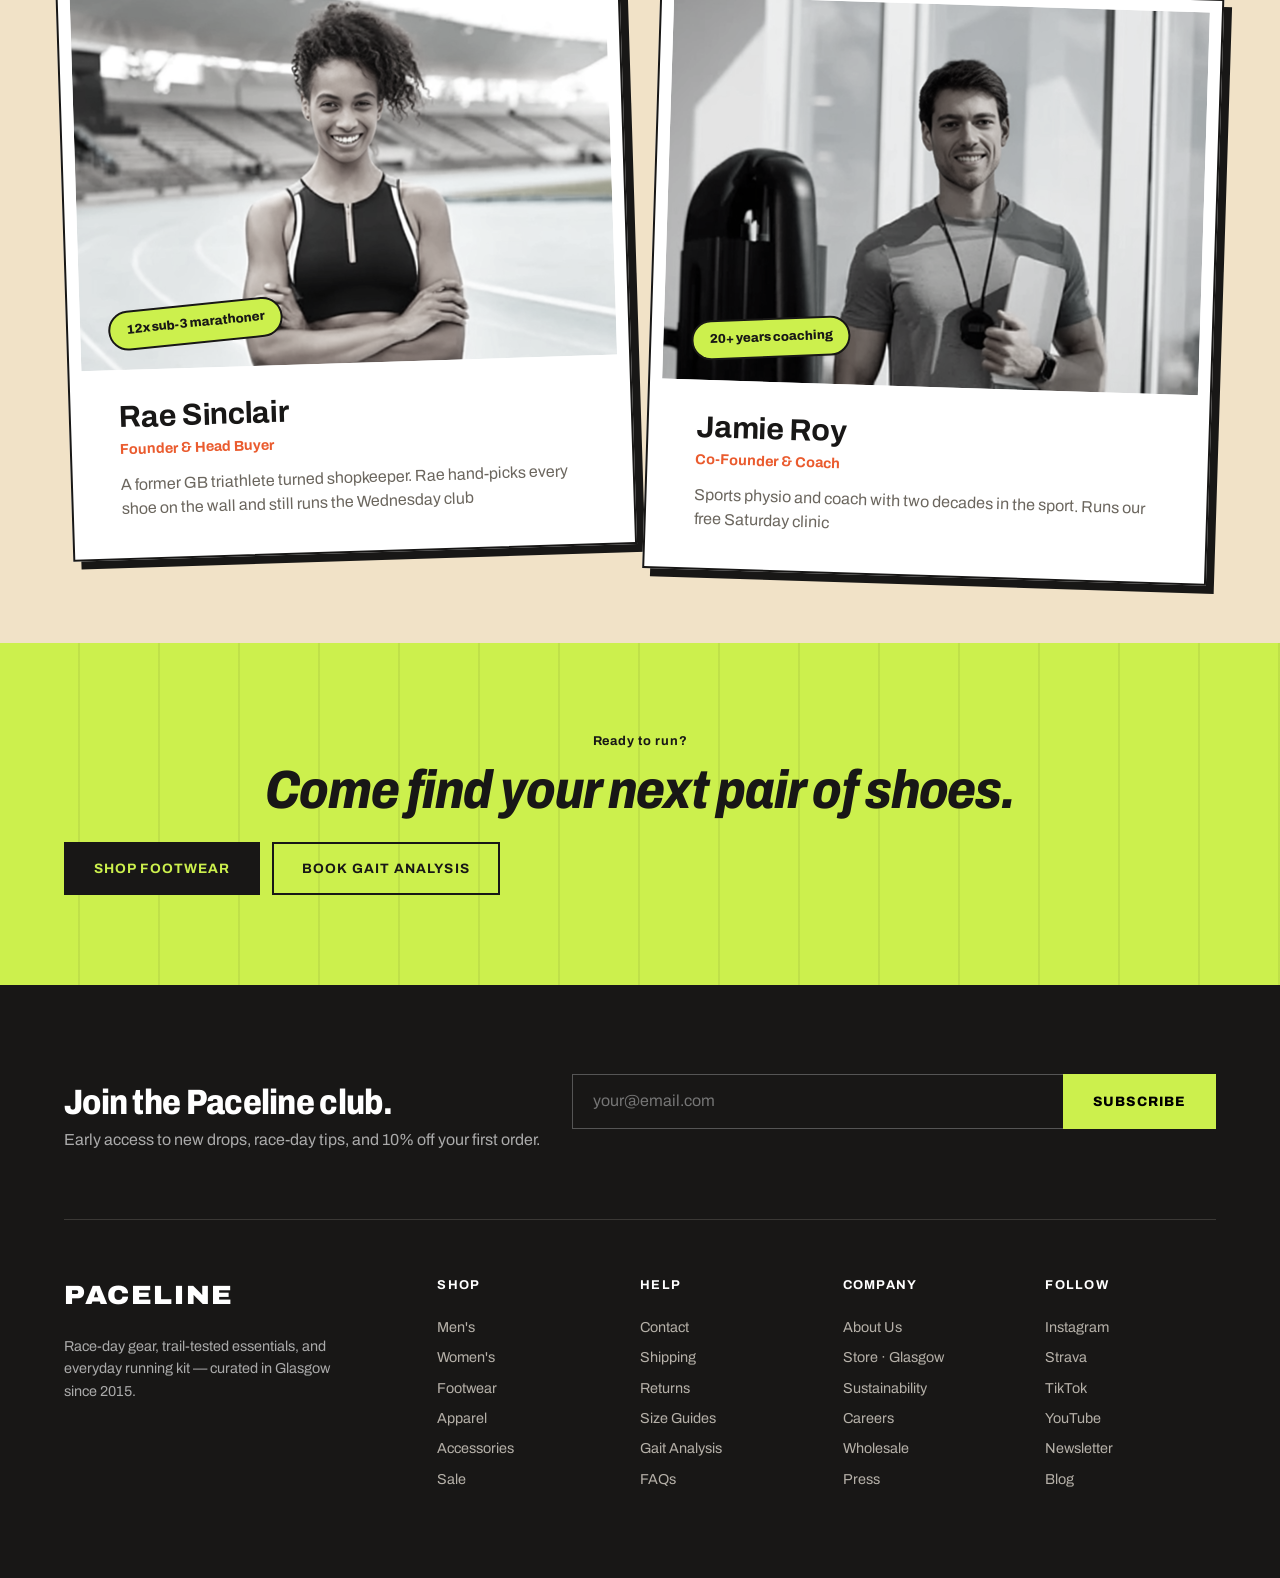
==== commit 0ce7b1e1: "refactor: simplify content in about.html and index.html; remove legal section from footer in style.c" ====
--- a/about.html
+++ b/about.html
@@ -38,8 +38,7 @@
         <h1 class="page-title" data-t="Our Story">Our Story</h1>
         <p class="intro-text">
           We opened Paceline in 2015 with one goal — to build the running shop
-          we'd always wanted. A decade in, we're still hand-picking every shoe,
-          every layer and every accessory for runners just like us.
+          we'd always wanted. 
         </p>
       </div>
       <div class="story-image-container">
@@ -57,20 +56,8 @@
           </div>
           <div>
             <p>
-              If your aim is 5K or 26.2 miles, on road or trail, we're here to
-              prepare, empower and equip you — from your first training run
-              through to race-day. Our tried-and-tested range covers road,
-              trail, track and field, apparel and accessories, with zero
-              compromise on performance or style.
-            </p>
-            <p>
               Paceline is small and independent, but the community around it is
-              anything but. We run our own weekly club, host free gait analysis,
-              and partner with local charities so 20% of profits from kids' kits
-              go to Girls Run Glasgow.
-            </p>
-            <p>
-              Whatever mile you're on, we want to be your shop. Come say hello.
+              anything but. 
             </p>
             <p class="sig">— Rae &amp; Jamie, Founders</p>
           </div>
@@ -86,26 +73,21 @@
               <h3>Curated, not sold to us.</h3>
               <p>
                 Every brand we carry has been tested, worn and vouched for by
-                our team. If it doesn't perform on a Glasgow winter long run, it
-                doesn't hit our wall.
+                our team. 
               </p>
             </div>
             <div>
               <b>02</b>
               <h3>Community over transaction.</h3>
               <p>
-                Free gait analysis, weekly run clubs, and race-day support. Come
-                in for shoes, stay for the miles. Ask for Rae — she'll get you
-                laced up right.
+                Free gait analysis, weekly run clubs, and race-day support. 
               </p>
             </div>
             <div>
               <b>03</b>
               <h3>Craft in every detail.</h3>
               <p>
-                From how we lay out the store to how we pack an order — the
-                small stuff matters. We've spent a decade sweating the details
-                so your run is smoother.
+                From how we lay out the store to how we pack an order
               </p>
             </div>
           </div>
@@ -120,32 +102,28 @@
               <b>2015</b>
               <h3>Doors open.</h3>
               <p>
-                Rae opens a 40-sqm shop on Great Western Road with 3 shoe brands
-                and a lot of hope.
+                Rae opens a 40-sqm shop on Great Western Road with 3 shoe brand
               </p>
             </li>
             <li>
               <b>2018</b>
               <h3>The clinic launches.</h3>
               <p>
-                Free gait analysis and injury consults every Saturday — booked
-                out in weeks.
+                Free gait analysis and injury consults every Saturday
               </p>
             </li>
             <li>
               <b>2022</b>
               <h3>Weekly run club.</h3>
               <p>
-                Every Wednesday, rain or shine. Started with 6 runners, now
-                averages 80+.
+                Every Wednesday, rain or shine. Started with 6 runners
               </p>
             </li>
             <li>
               <b>2026</b>
               <h3>40 brands &amp; counting.</h3>
               <p>
-                Twenty seasons in, still hand-picking every product. Same team,
-                same goal.
+                Twenty seasons in, still hand-picking every product.
               </p>
             </li>
           </ol>
@@ -188,8 +166,7 @@
                 <p class="founder-role">Founder &amp; Head Buyer</p>
                 <p>
                   A former GB triathlete turned shopkeeper. Rae hand-picks every
-                  shoe on the wall and still runs the Wednesday club — sub-3
-                  marathoner, twelve times over.
+                  shoe on the wall and still runs the Wednesday club
                 </p>
               </div>
             </article>
@@ -205,8 +182,7 @@
                 <p class="founder-role">Co-Founder &amp; Coach</p>
                 <p>
                   Sports physio and coach with two decades in the sport. Runs
-                  our free Saturday clinic, coaches the club, and knows more
-                  about your gait than you do.
+                  our free Saturday clinic
                 </p>
               </div>
             </article>
@@ -270,13 +246,8 @@
             <a href="#">Instagram</a><a href="#">Strava</a><a href="#">TikTok</a><a href="#">YouTube</a><a href="#">Newsletter</a><a href="#">Blog</a>
           </div>
         </div>
-        <div class="legal">
-          <span>© 2026 Paceline Running Co. — All rights reserved.</span><span
-            ><a href="#">Privacy</a><a href="#">Terms</a><a href="#">Cookies</a><a href="#">Accessibility</a></span>
-        </div>
-      </div>
     </footer>
-    <script src="script.js?v=merged1"></script>
+    <script src="script.js" defer></script>
    </main>
 </body>
 </html>
--- a/style.css
+++ b/style.css
@@ -30,6 +30,7 @@
   color: var(--black);
   line-height: 1.55;
   -webkit-font-smoothing: antialiased;
+  overflow-x: clip;
 }
 img {
   display: block;
@@ -237,8 +238,8 @@
   background: var(--lime);
   border-block: 3px solid var(--black);
   overflow: hidden;
-  transform: rotate(-1.2deg);
-  margin: -14px -20px 0;
+  transform: rotate(-1.2deg) scaleX(0.97);
+  margin: -14px 0 0;
   position: relative;
   z-index: 3;
 }
@@ -597,6 +598,13 @@
   clip-path: polygon(0 10%, 100% 0, 100% 100%, 0 100%);
   margin-top: 40px;
 }
+#mens-running,
+#womens-running,
+#apparel,
+#arrivals,
+#story {
+  scroll-margin-top: 80px;
+}
 .collection-card:hover h3 {
   transform: translateX(12px);
 }
@@ -699,19 +707,6 @@
 }
 .footer-grid a:hover {
   color: var(--lime);
-}
-.legal {
-  display: flex;
-  justify-content: space-between;
-  flex-wrap: wrap;
-  gap: 12px;
-  border-top: 1px solid #3a3835;
-  padding-top: 24px;
-  font-size: 0.8rem;
-  color: #999;
-}
-.legal span a {
-  margin-left: 20px;
 }
 
 .breadcrumb {
@@ -1123,13 +1118,13 @@
     clip-path: none;
   }
   .strap {
-    margin: -8px -10px 0;
+    margin: -8px 0 0;
   }
   .strap-track span {
     font-size: 1.8rem;
   }
 }
-@media (max-width: 760px) {
+@media (max-width: 900px) {
   #burger {
     display: inline-flex;
   }
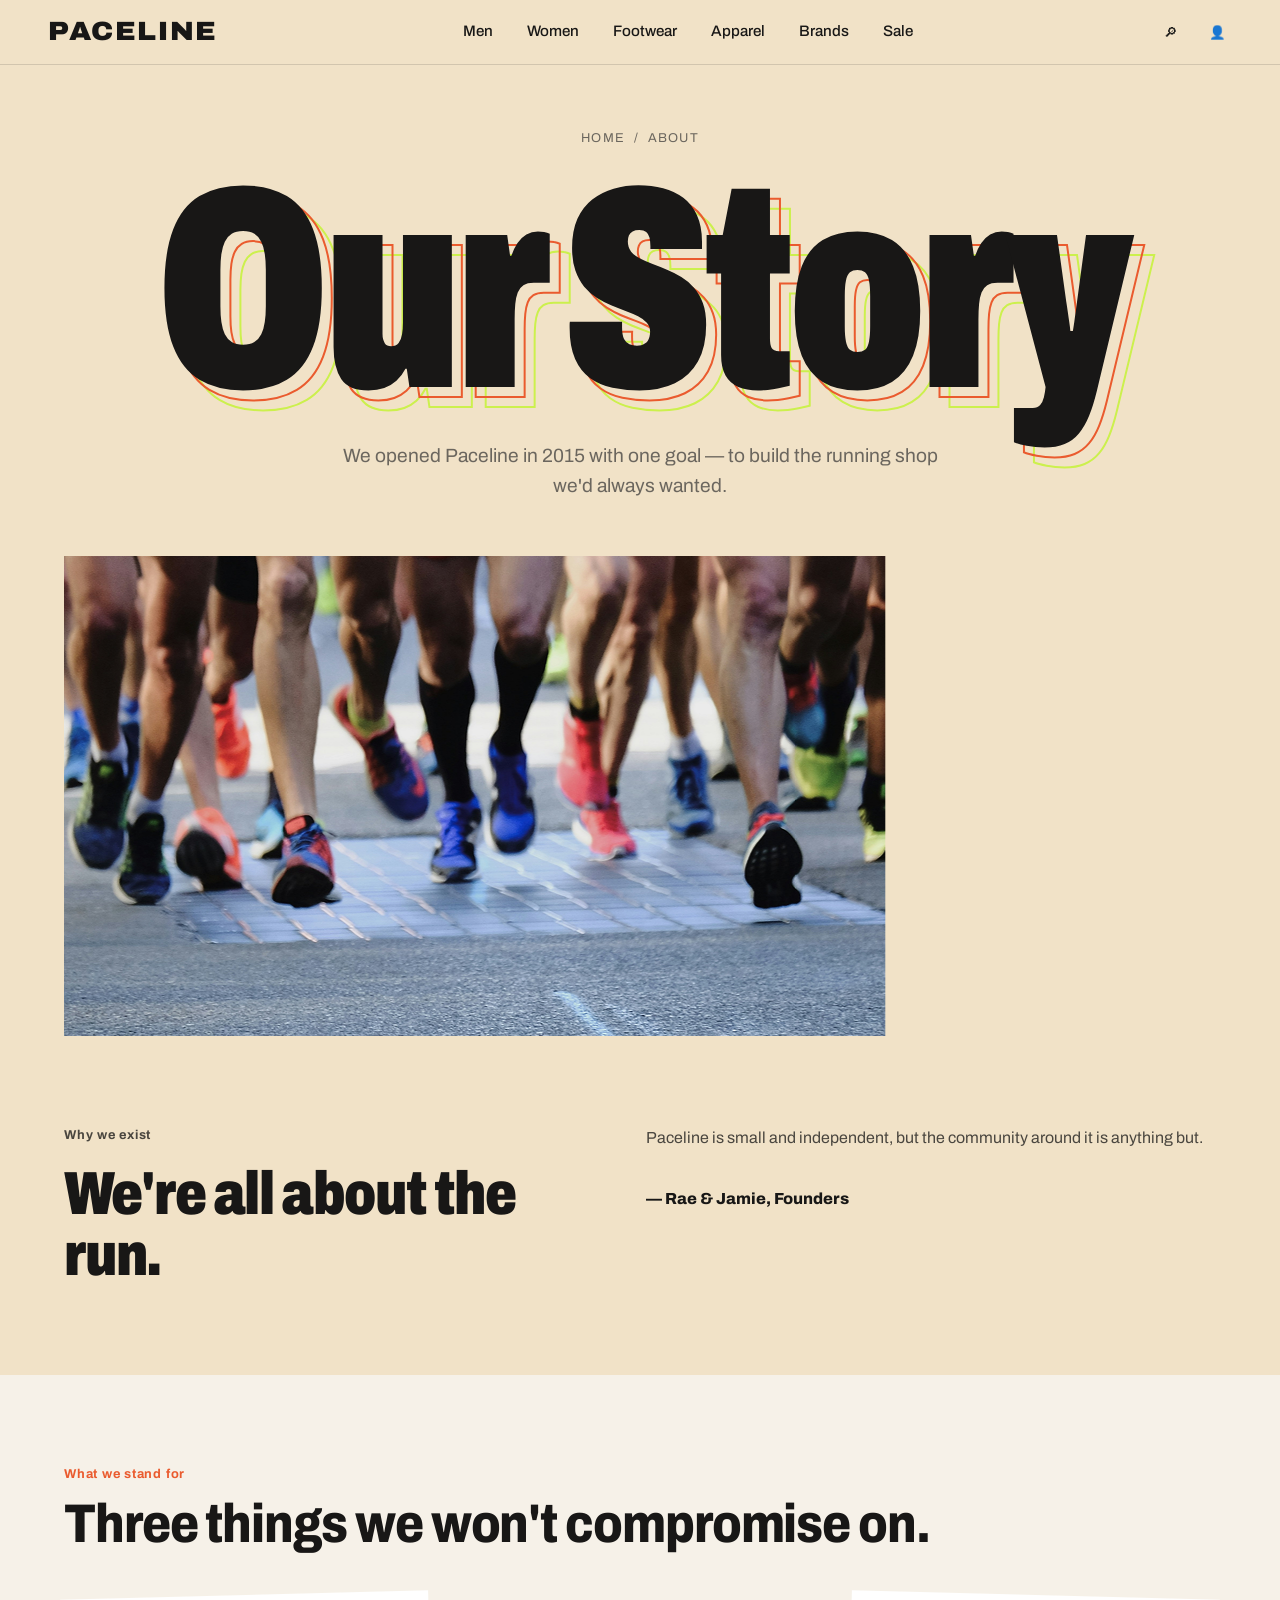
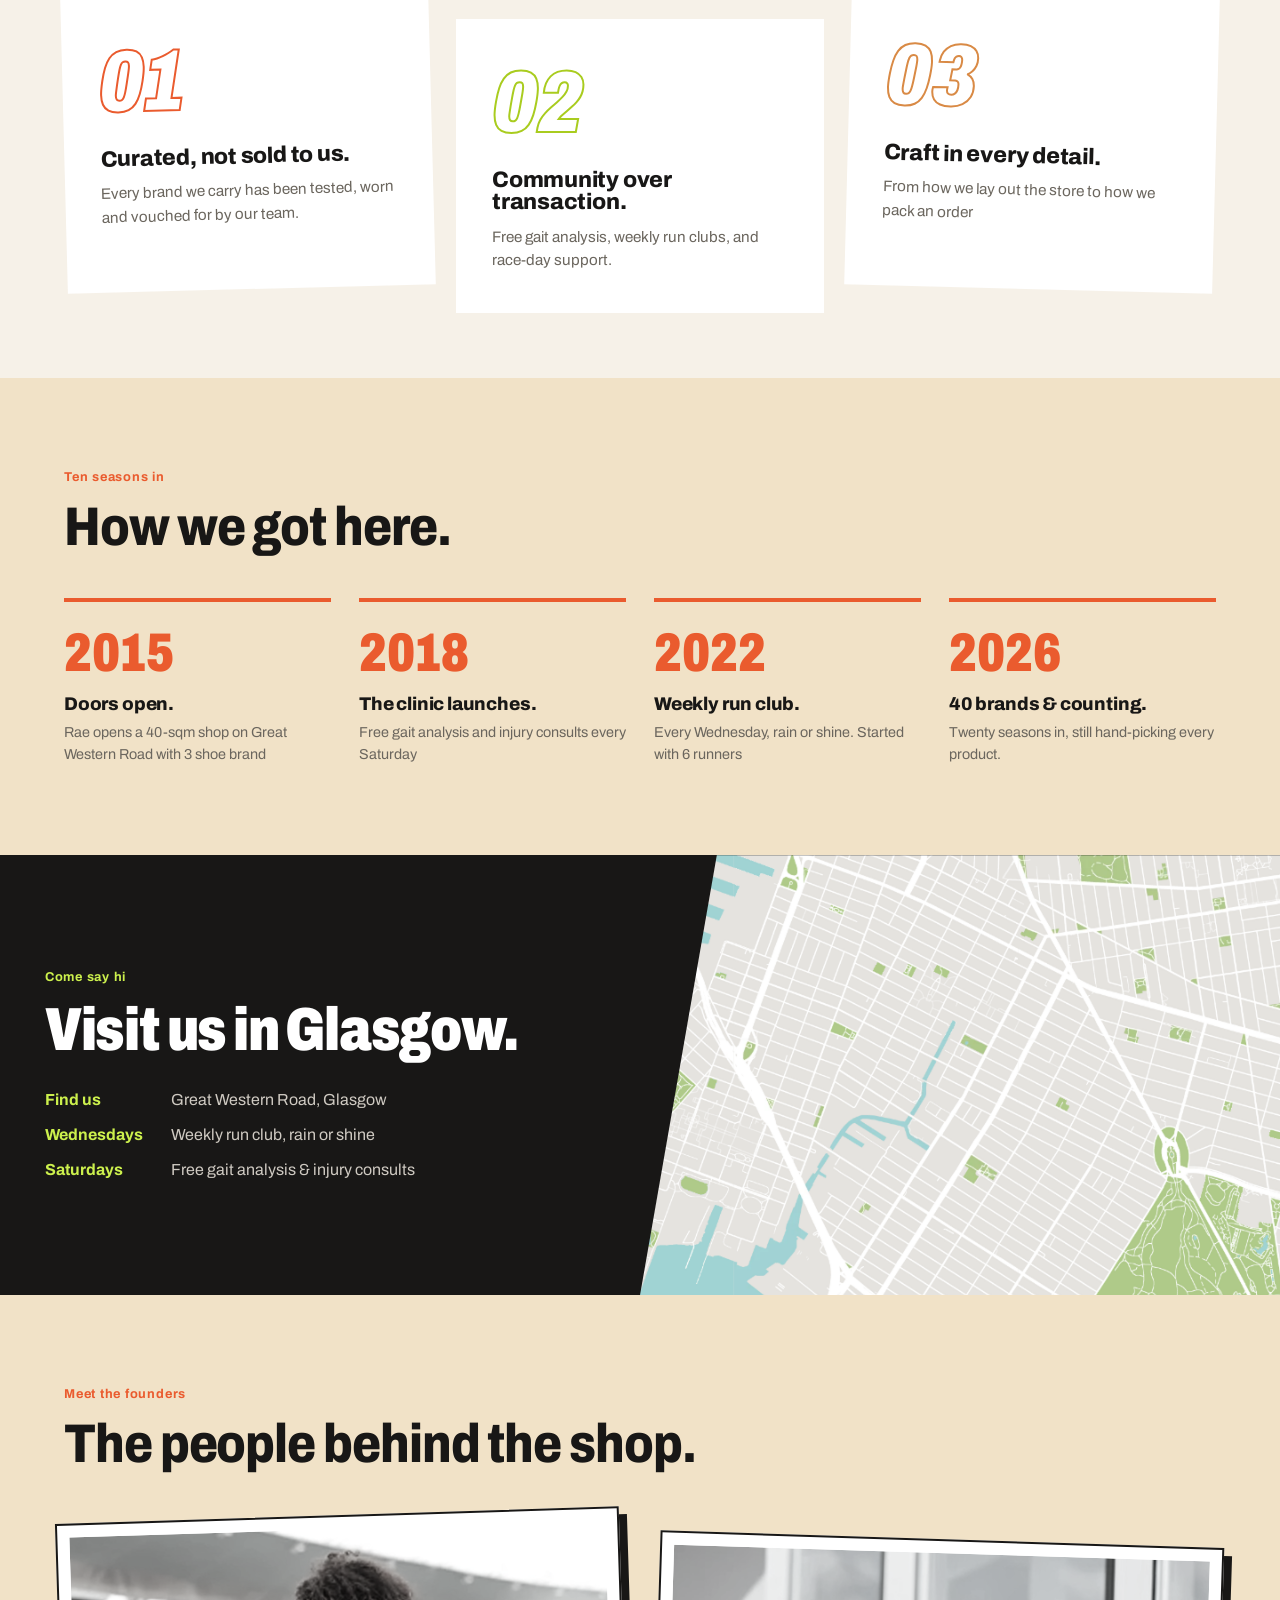
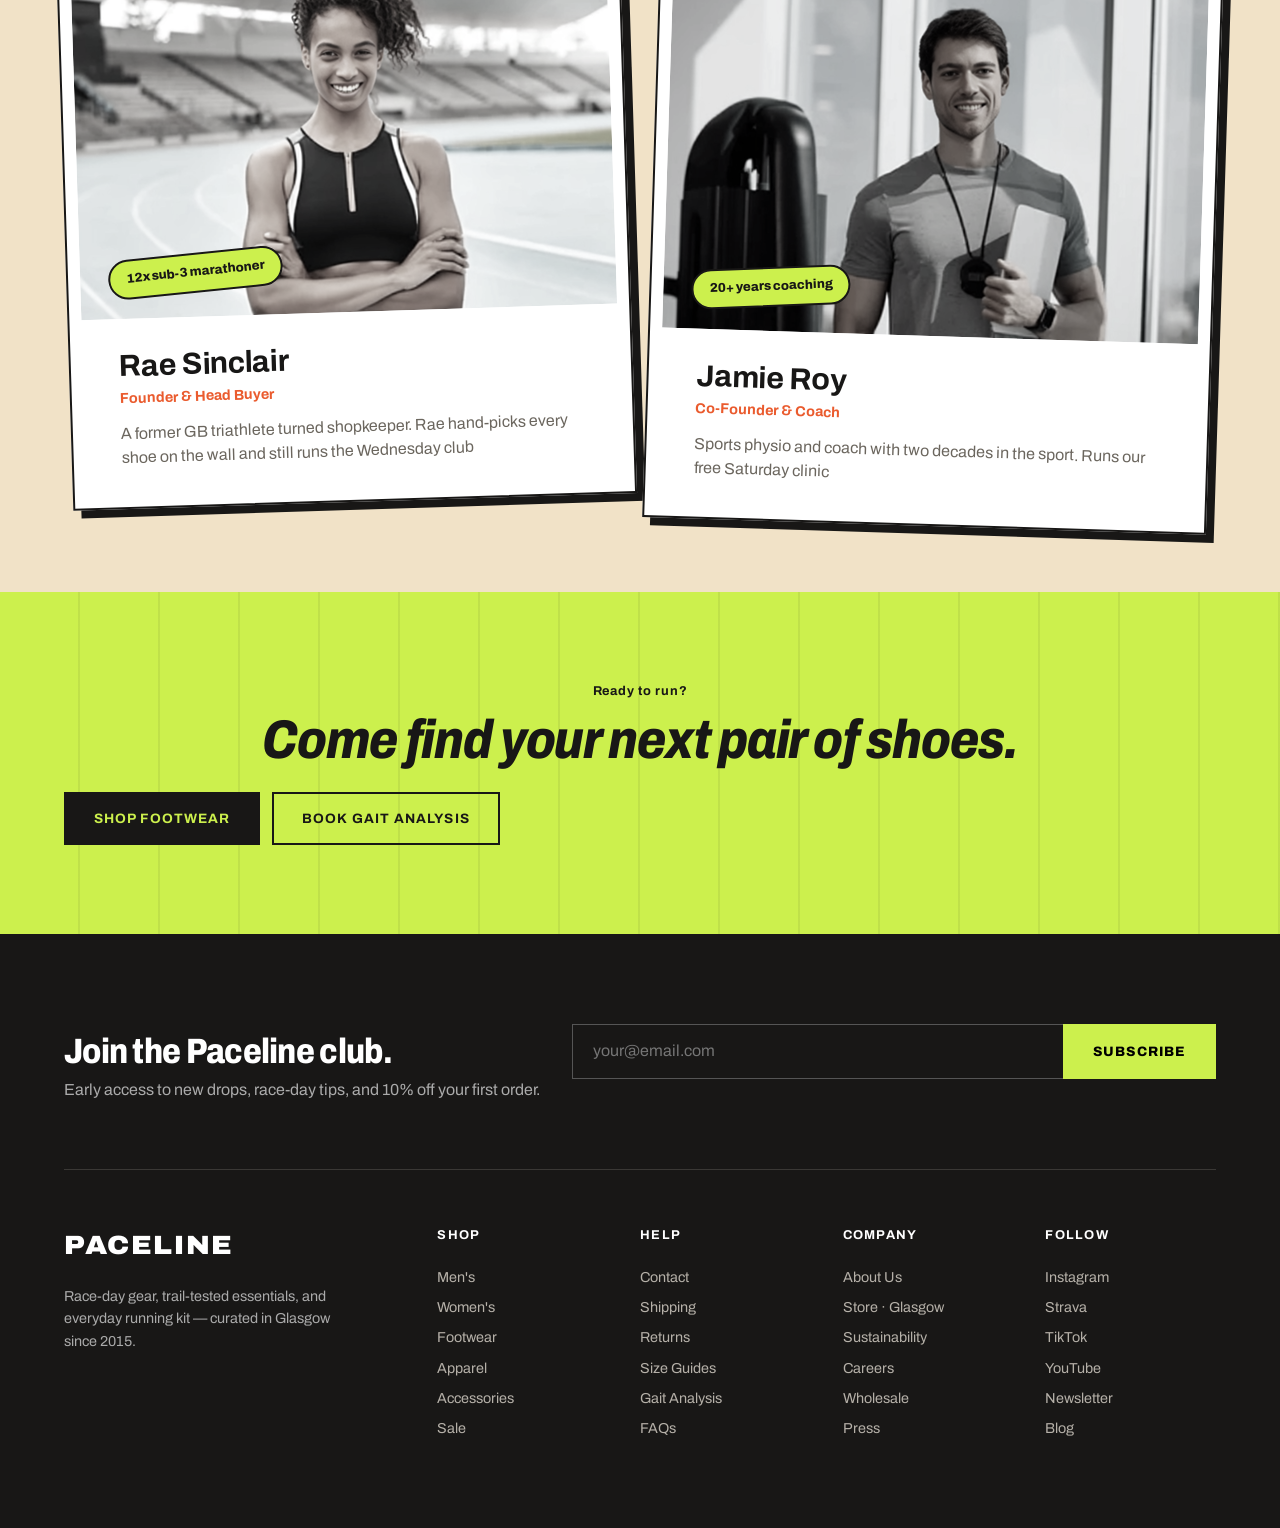
==== commit a93c0d83: "adding  descriptive comments" ====
--- a/about.html
+++ b/about.html
@@ -31,6 +31,7 @@
     </nav>
    </header>
    <main>
+    <!-- Intro block -->
     <div class="about-intro" id="story">
         <p class="breadcrumb">
           <a href="index.html">HOME</a> &nbsp;/&nbsp; ABOUT
@@ -48,6 +49,7 @@
             alt="A pack of runners' legs mid-stride in a city race"/>
         </div>
       </div>
+      <!-- Mission section -->
       <section class="mission-section">
         <div class="mission-layout">
           <div>
@@ -63,6 +65,7 @@
           </div>
         </div>
       </section>
+      <!-- Values section -->
       <section class="values-section">
         <div class="values-content">
           <p class="label">What we stand for</p>
@@ -93,6 +96,7 @@
           </div>
         </div>
       </section>
+      <!-- Timeline-->
       <section class="timeline-section">
         <div class="timeline-content">
           <p class="label">Ten seasons in</p>
@@ -129,6 +133,7 @@
           </ol>
         </div>
       </section>
+      <!-- Store details -->
       <section class="store-section">
         <div>
           <p class="label">Come say hi</p>
@@ -149,6 +154,7 @@
           /><i></i>
         </div>
       </section>
+      <!-- Founder profile area-->
       <section class="founder-section">
         <div class="founder-content">
           <p class="label">Meet the founders</p>
@@ -189,6 +195,7 @@
           </div>
         </div>
       </section>
+      <!-- Final CTA -->
       <section class="final-cta">
         <div class="cta-content">
           <p class="label">Ready to run?</p>
--- a/style.css
+++ b/style.css
@@ -1,3 +1,4 @@
+/* Global design tokens and base styling for the whole storefront */
 :root {
   --cream: #f1e2c7;
   --white: #f6f1e8;
@@ -13,14 +14,16 @@
     rgba(24, 23, 22, 0.07) 78px 80px
   );
   --word: 1312px;
-  --page-gutter: clamp(20px, 5vw, 72px);
-  --section-space: clamp(56px, 7vw, 96px);
+  --page-gutter: clamp(20px, 5%, 72px);
+  --section-space: clamp(56px, 7%, 96px);
   --fonts: "Archivo", system-ui, -apple-system, "Segoe UI", Arial, sans-serif;
 }
 * {
   box-sizing: border-box;
   margin: 0;
 }
+
+/* Smooth page scrolling and base typography */
 html {
   scroll-behavior: smooth;
 }
@@ -53,11 +56,11 @@
   letter-spacing: -0.02em;
 }
 h2 {
-  font-size: clamp(2rem, 4.2vw, 3.4rem);
+  font-size: 3.4em;
   font-stretch: 85%;
 }
 .label {
-  font-size: 0.8rem;
+  font-size: 0.8em;
   font-weight: 700;
   letter-spacing: 0.06em;
   color: var(--orange);
@@ -68,7 +71,7 @@
   align-items: center;
   gap: 10px;
   padding: 17px 28px;
-  font: 700 0.85rem var(--fonts);
+  font: 700 0.85em var(--fonts);
   letter-spacing: 0.08em;
   text-transform: uppercase;
   border: 2px solid var(--black);
@@ -96,6 +99,7 @@
   border-color: #fff;
 }
 
+/* Navigation header layout and sticky site branding */
 .main{
   position: sticky;
   top: 0;
@@ -110,11 +114,11 @@
   justify-content: space-between;
   gap: 16px;
   height: 64px;
-  padding: 0 clamp(16px, 4vw, 48px);
+  padding: 0 clamp(16px, 4%, 48px);
 }
 .logo{
   font-weight: 900;
-  font-size: 1.65rem;
+  font-size: 1.65em;
   letter-spacing: 0.06em;
   font-stretch: 110%;
   white-space: nowrap;
@@ -123,7 +127,7 @@
   display: flex;
   align-items: center;
   gap: 34px;
-  font-size: 0.95rem;
+  font-size: 0.95em;
   font-weight: 500;
 }
 .links a {
@@ -153,7 +157,7 @@
   border: 1px solid var(--black);
   background: transparent;
   color: var(--black);
-  font: 700 0.72rem var(--fonts);
+  font: 700 0.72em var(--fonts);
   letter-spacing: 0.08em;
   cursor: pointer;
 }
@@ -171,9 +175,10 @@
   display: grid;
   place-items: center;
 }
+/* Hero banner,  headline */
 .home {
   position: relative;
-  min-height: min(720px, 86vh);
+  min-height: 720px;
   background: #000 center/cover url(src/Home/hero_section/image1.png);
   color: #fff;
   display: flex;
@@ -188,17 +193,17 @@
 }
 .home .home-content {
   position: relative;
-  padding: 0 var(--page-gutter) clamp(32px, 7vh, 72px);
+  padding: 0 var(--page-gutter) clamp(32px, 7%, 72px);
   width: 100%;
 }
 .home .tag {
   color: var(--lime);
   font-weight: 700;
-  font-size: 0.9rem;
+  font-size: 0.9em;
   margin-bottom: 10px;
 }
 .home h1 {
-  font-size: clamp(2.75rem, 13.5vw, 12.5rem);
+  font-size: 12em;
   font-weight: 900;
   font-style: italic;
   font-stretch: 70%;
@@ -224,8 +229,8 @@
     transform: translateX(0);
   }
 }
-.home .home-content > p:not(.tag) {
-  max-width: 52ch;
+.home .home-content  p:not(.tag) {
+  max-width: 26em;
   margin-top: 20px;
 }
 .action-row {
@@ -234,6 +239,8 @@
   gap: 12px;
   margin-top: 24px;
 }
+
+/*  strip motion  */
 .strap {
   background: var(--lime);
   border-block: 3px solid var(--black);
@@ -246,13 +253,11 @@
 .strap-track {
   display: flex;
   width: max-content;
-  animation: tick 28s linear infinite;
-}
-.strap:hover .strap-track {
-  animation-play-state: paused;
-} 
+  animation: tick 30s linear infinite;
+}
+
 .strap-track span {
-  font-size: 2.6rem;
+  font-size: 2.6em;
   font-weight: 900;
   font-style: italic;
   font-stretch: 70%;
@@ -275,9 +280,12 @@
   }
 }
 
+/* Shared spacing for about-page feature sections */
 section:is(.mission-section, .values-section, .timeline-section, .founder-section) {
   padding: 96px 0;
 }
+
+/* category and arrivals blocks */
 .albumheading {
   display: flex;
   justify-content: space-between;
@@ -288,7 +296,7 @@
 }
 .view-more {
   font-weight: 800;
-  font-size: 0.85rem;
+  font-size: 0.85em;
   letter-spacing: 0.08em;
   text-transform: uppercase;
   border-bottom: 3px solid var(--lime);
@@ -337,20 +345,20 @@
   right: 22px;
 }
 .albumcard h3 {
-  font-size: 2rem;
+  font-size: 2em;
   font-stretch: 85%;
   font-style: italic;
   text-transform: uppercase;
 }
 .albumcard p {
-  font-size: 0.9rem;
+  font-size: 0.9em;
   color: #e6e6e6;
   margin: 6px 0 10px;
 }
 .albumcard span {
   color: var(--lime);
   font-weight: 800;
-  font-size: 0.78rem;
+  font-size: 0.78em;
   letter-spacing: 0.08em;
 }
 .albumcard:nth-child(even) {
@@ -400,7 +408,7 @@
   border-radius: 999px;
   background: transparent;
   color: var(--black);
-  font: 700 0.78rem var(--fonts);
+  font: 700 0.78em var(--fonts);
   letter-spacing: 0.04em;
   cursor: pointer;
   transition: background-color 0.2s, color 0.2s, border-color 0.2s;
@@ -470,6 +478,7 @@
   }
 }
 
+/* Brand story block with image, narrative, and animated stats */
 .story-section {
   display: grid;
   grid-template-columns: 1fr 1fr;
@@ -484,7 +493,7 @@
   clip-path: polygon(0 0, 100% 0, 88% 100%, 0 100%);
 }
 .story-section > div {
-  padding: clamp(40px, 7vw, 100px);
+  padding: clamp(40px, 7%, 100px);
   align-self: center;
 }
 .story-section .label {
@@ -504,7 +513,7 @@
 }
 .stats b {
   display: block;
-  font-size: 3.6rem;
+  font-size: 3.6em;
   font-weight: 900;
   font-stretch: 75%;
   color: var(--lime);
@@ -513,7 +522,7 @@
   text-shadow: 3px 3px 0 rgba(204, 240, 77, 0.22);
 }
 .stats small {
-  font-size: 0.78rem;
+  font-size: 0.78em;
   color: #aaa;
   letter-spacing: 0.06em;
 }
@@ -524,7 +533,7 @@
   place-items: center;
   background: var(--black);
   color: var(--lime);
-  font-size: 1.7rem;
+  font-size: 1.7em;
   letter-spacing: 0.3em;
   overflow: hidden;
 }
@@ -537,6 +546,7 @@
   transform: skewX(-8deg);
 }
 
+/* Featured collection split cards for gender-focused shopping links */
 .collection-layout {
   display: grid;
   grid-template-columns: 1fr 1fr;
@@ -573,7 +583,7 @@
   padding: 32px;
 }
 .collection-card h3 {
-  font-size: clamp(2rem, 3.6vw, 3.2rem);
+  font-size: 3.2em;
   font-stretch: 80%;
   font-weight: 900;
   font-style: italic;
@@ -587,7 +597,7 @@
 .collection-card span {
   color: var(--lime);
   font-weight: 800;
-  font-size: 0.8rem;
+  font-size: 0.8em;
   letter-spacing: 0.08em;
 }
 
@@ -623,6 +633,7 @@
   width: 10px;
 }
 
+/* Footer styling for newsletter signup and category navigation */
 footer {
   background: var(--black);
   color: #fff;
@@ -638,7 +649,7 @@
   border-bottom: 1px solid #3a3835;
 }
 .newsletter h2 {
-  font-size: 2.2rem;
+  font-size: 2.2em;
 }
 .newsletter p {
   color: #aaa;
@@ -670,7 +681,7 @@
 .newsletter button {
   border: 0;
   background: var(--lime);
-  font: 800 0.85rem var(--fonts);
+  font: 800 0.85em var(--fonts);
   letter-spacing: 0.08em;
   padding: 20px 30px;
   cursor: pointer;
@@ -689,12 +700,12 @@
 }
 .footer-grid p {
   color: #aaa;
-  font-size: 0.9rem;
+  font-size: 0.9em;
   max-width: 280px;
   margin-top: 18px;
 }
 .footer-grid h4 {
-  font-size: 0.8rem;
+  font-size: 0.8em;
   letter-spacing: 0.1em;
   text-transform: uppercase;
   margin-bottom: 16px;
@@ -702,7 +713,7 @@
 .footer-grid a {
   display: block;
   color: #b5b0a8;
-  font-size: 0.9rem;
+  font-size: 0.9em;
   padding: 4px 0;
 }
 .footer-grid a:hover {
@@ -711,7 +722,7 @@
 
 .breadcrumb {
   text-align: center;
-  font-size: 0.8rem;
+  font-size: 0.8em;
   letter-spacing: 0.1em;
   color: var(--grey);
   padding-top: 64px;
@@ -744,7 +755,7 @@
 .page-title {
   position: relative;
   color: var(--black);
-  font-size: clamp(5rem, 20vw, 19rem);
+  font-size: 18em;
   font-weight: 900;
   font-stretch: 70%;
   text-align: center;
@@ -756,12 +767,13 @@
   max-width: 600px;
   margin: 0 auto 56px;
   text-align: center;
-  font-size: 1.2rem;
+  font-size: 1.2em;
   color: var(--grey);
 }
 .story-image {
   overflow: hidden;
-  height: min(480px, 56vw);
+  aspect-ratio: 16 / 9;
+  max-height: 480px;
   position: relative;
 }
 .story-image img {
@@ -779,7 +791,7 @@
   gap: 64px;
 }
 .mission-layout h2 {
-  font-size: clamp(3rem, 6vw, 5.2rem);
+  font-size: 3.8em;
   font-weight: 900;
   font-stretch: 78%;
 }
@@ -812,7 +824,7 @@
 }
 .value-cards b {
   display: block;
-  font-size: 5.5rem;
+  font-size: 5.5em;
   font-weight: 900;
   font-stretch: 75%;
   line-height: 1;
@@ -831,13 +843,13 @@
   color: var(--lightorange);
 }
 .value-cards h3 {
-  font-size: 1.4rem;
+  font-size: 1.4em;
   letter-spacing: -0.01em;
   margin-bottom: 12px;
 }
 .value-cards p {
   color: var(--grey);
-  font-size: 0.95rem;
+  font-size: 0.95em;
 }
 .story-timeline {
   position: relative;
@@ -876,7 +888,7 @@
 }
 .story-timeline b {
   display: block;
-  font-size: 3.4rem;
+  font-size: 3.4em;
   font-weight: 900;
   font-stretch: 75%;
   line-height: 1;
@@ -887,12 +899,12 @@
   color: var(--orange);
 }
 .story-timeline h3 {
-  font-size: 1.15rem;
+  font-size: 1.15em;
   letter-spacing: -0.01em;
   margin: 14px 0 8px;
 }
 .story-timeline p {
-  font-size: 0.9rem;
+  font-size: 0.9em;
   color: var(--grey);
 }
 .store-section {
@@ -902,14 +914,14 @@
   color: #fff;
 }
 .store-section > div:first-child {
-  padding: clamp(40px, 7vw, 100px);
+  padding: clamp(40px, 7%, 100px);
   align-self: center;
 }
 .store-section .label {
   color: var(--lime);
 }
 .store-section h2 {
-  font-size: clamp(3rem, 6vw, 5.4rem);
+  font-size: 3.8em;
   font-weight: 900;
   font-stretch: 78%;
   margin-bottom: 28px;
@@ -940,7 +952,7 @@
   left: 50%;
   top: 50%;
   font-style: normal;
-  font-size: 2.8rem;
+  font-size: 2.8em;
   transform: translate(-50%, -50%);
   animation: ping 2s infinite;
 }
@@ -989,7 +1001,7 @@
   bottom: 24px;
   background: var(--lime);
   font-weight: 800;
-  font-size: 0.8rem;
+  font-size: 0.8em;
   padding: 8px 16px;
   border-radius: 99px;
   transform: rotate(-4deg);
@@ -999,14 +1011,14 @@
   padding: 32px 36px 36px;
 }
 .founder-card h3 {
-  font-size: 1.9rem;
+  font-size: 1.9em;
   font-weight: 700;
   letter-spacing: -0.01em;
 }
 .founder-card .founder-role {
   color: var(--orange);
   font-weight: 700;
-  font-size: 0.9rem;
+  font-size: 0.9em;
   margin: 6px 0 12px;
 }
 .founder-card p {
@@ -1065,6 +1077,16 @@
   clip-path: polygon(12% 0, 100% 0, 100% 100%, 0 100%);
 }
 @media (max-width: 960px) {
+  h2 {
+    font-size: 2.4em;
+  }
+  .collection-card h3 {
+    font-size: 2.1em;
+  }
+  .mission-layout h2,
+  .store-section h2 {
+    font-size: 3.8em;
+  }
   .category-cards {
     flex-direction: column;
     height: auto;
@@ -1121,7 +1143,34 @@
     margin: -8px 0 0;
   }
   .strap-track span {
-    font-size: 1.8rem;
+    font-size: 1.8em;
+  }
+  .home h1 {
+    font-size: 7em;
+  }
+  .page-title {
+    font-size: 9em;
+  }
+}
+@media (max-width: 560px) {
+  h2 {
+    font-size: 2em;
+  }
+  .collection-card h3 {
+    font-size: 2em;
+  }
+  .mission-layout h2,
+  .store-section h2 {
+    font-size: 3em;
+  }
+  .home {
+    min-height: 520px;
+  }
+  .home h1 {
+    font-size: 3.4em;
+  }
+  .page-title {
+    font-size: 5em;
   }
 }
 @media (max-width: 900px) {
@@ -1168,6 +1217,7 @@
   }
 }
 
+/* About-page intro layout and title treatment */
 .about-page .about-intro {
   text-align: center;
 }
